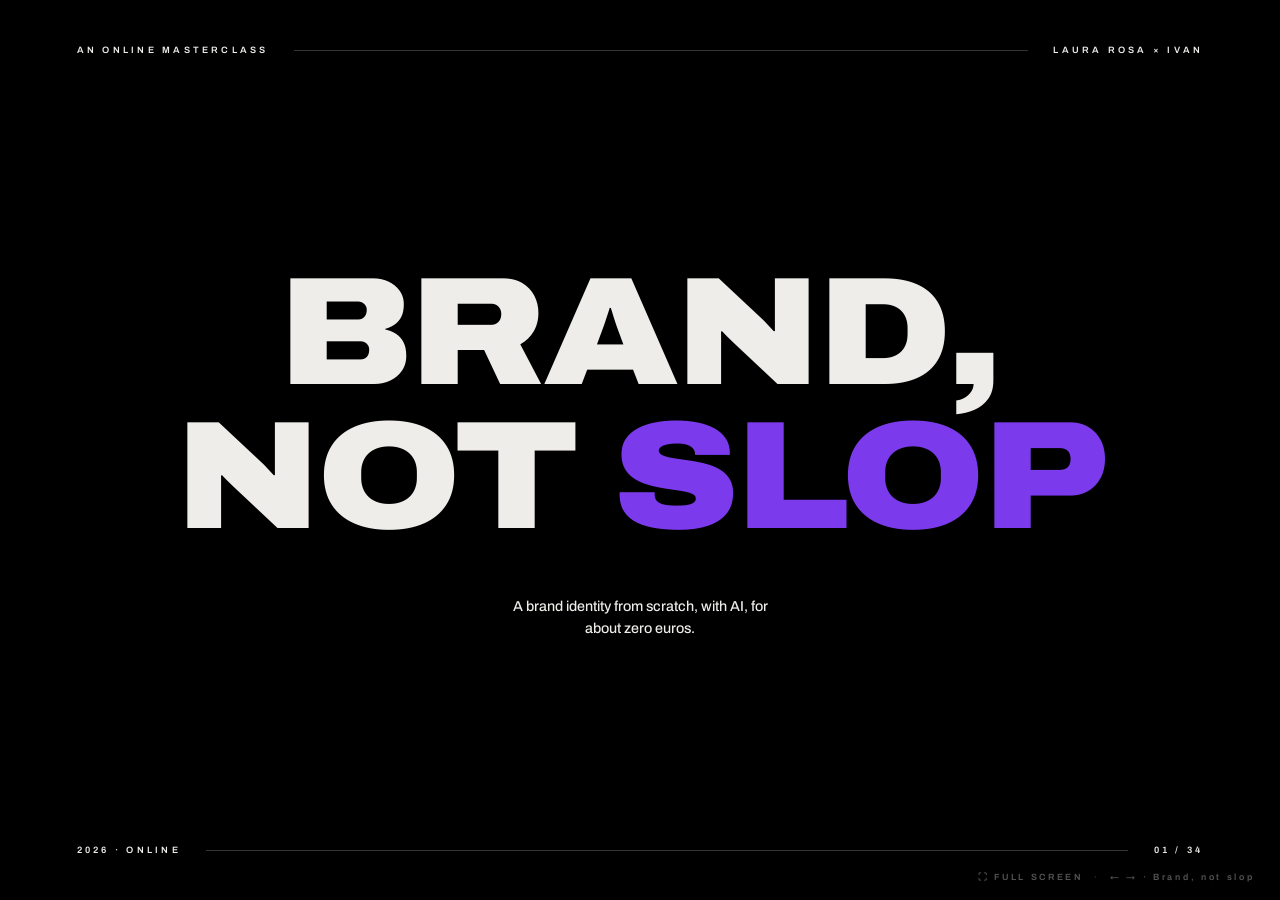
==== index.html @ e3ea5925 "Brand, not slop — workshop deck (public) Self-contained HTML deck for the Laura Rosa × Ivan workshop" ====
<!DOCTYPE html>
<html lang="en">
<head>
<meta charset="UTF-8">
<meta name="viewport" content="width=device-width, initial-scale=1.0">
<title>Brand, not slop — Laura Rosa × Ivan</title>
<link rel="stylesheet" href="css/deck.css">
</head>
<body>

<!-- 00 · TITLE -->
<section class="slide dark">
  <div class="marg top">
    <span class="anim-fade">An online masterclass</span>
    <div class="mrule anim-rule"></div>
    <span class="anim-fade">Laura Rosa × Ivan</span>
  </div>
  <h1 class="display d-xl">
    <span class="mask"><span class="anim-rise">Brand,</span></span>
    <span class="mask"><span class="anim-rise">not <span class="accent">slop</span></span></span>
  </h1>
  <p class="quiet anim-fade" style="margin-top:5vh; max-width:36ch;">A brand identity from scratch, with AI, for about zero euros.</p>
  <div class="marg bot">
    <span class="anim-fade">2026 · Online</span>
    <div class="mrule anim-rule"></div>
    <span class="anim-fade count"></span>
  </div>
</section>

<!-- 01 · CHAPTER 01 — live demo handoff -->
<section class="slide light chapter">
  <div class="marg top">
    <span class="anim-fade">Act one</span>
    <div class="mrule anim-rule"></div>
    <span class="anim-fade">Live demo</span>
  </div>
  <div class="num anim-fade">01</div>
  <h2 class="display d-lg">
    <span class="mask"><span class="anim-rise">The usual</span></span>
    <span class="mask"><span class="anim-rise">way.</span></span>
  </h2>
  <p class="one-liner quiet anim-fade">One prompt, zero rules, first answer accepted.<span class="cursor"></span></p>
  <div class="marg bot">
    <span class="anim-fade">ChatGPT · Gemini</span>
    <div class="mrule anim-rule"></div>
    <span class="anim-fade count"></span>
  </div>
</section>

<!-- 02 · POST-DEMO BEAT -->
<section class="slide dark">
  <div class="marg top">
    <span class="anim-fade">Act one</span>
    <div class="mrule anim-rule"></div>
    <span class="anim-fade">The verdict</span>
  </div>
  <h2 class="display d-lg">
    <span class="mask"><span class="anim-rise">Your brain</span></span>
    <span class="mask"><span class="anim-rise">just got <span class="accent">bored</span>.</span></span>
  </h2>
  <p class="quiet anim-fade" style="margin-top:4.5vh; max-width:44ch;">It is polished. It is also interchangeable with every other AI brand made this week.</p>
  <div class="marg bot">
    <span class="anim-fade">It took 40 seconds. You can tell</span>
    <div class="mrule anim-rule"></div>
    <span class="anim-fade count"></span>
  </div>
</section>

<!-- 03 · CHAPTER 02 -->
<section class="slide light chapter">
  <div class="marg top">
    <span class="anim-fade">Act two</span>
    <div class="mrule anim-rule"></div>
    <span class="anim-fade">Concepts</span>
  </div>
  <div class="num anim-fade">02</div>
  <h2 class="display d-lg">
    <span class="mask"><span class="anim-rise">The basics.</span></span>
  </h2>
  <p class="one-liner quiet anim-fade">What a brand actually is, and the signals you already read fluently.</p>
  <div class="marg bot">
    <span class="anim-fade">Two exercises ahead</span>
    <div class="mrule anim-rule"></div>
    <span class="anim-fade count"></span>
  </div>
</section>

<!-- 04 · EXERCISE SETUP -->
<section class="slide dark" data-cue="hold">
  <div class="marg top">
    <span class="anim-fade">Exercise · brands &amp; words</span>
    <div class="mrule anim-rule"></div>
    <span class="anim-fade">Everyone plays</span>
  </div>
  <h2 class="display d-md">
    <span class="mask"><span class="anim-rise">Type the first</span></span>
    <span class="mask"><span class="anim-rise">brand that</span></span>
    <span class="mask"><span class="anim-rise">comes to mind.</span></span>
  </h2>
  <p class="quiet anim-fade" style="margin-top:4vh;">One word appears. You answer in the chat. Don't overthink it.</p>
  <div class="marg bot">
    <span class="anim-fade">Five rounds</span>
    <div class="mrule anim-rule"></div>
    <span class="anim-fade count"></span>
  </div>
</section>

<!-- 05 · REVEAL — HAPPINESS -->
<section class="slide dark reveal" data-scene="reveal" data-cue="steps">
  <div class="marg top">
    <span class="anim-fade">Round one</span>
    <div class="mrule anim-rule"></div>
    <span class="anim-fade">A brand can own an emotion</span>
  </div>
  <div class="word display d-lg"><span class="mask"><span class="anim-rise">Happiness</span></span></div>
  <div class="reveal-panel">
    <div class="brandcard"><img src="assets/logos/coca-cola.svg" alt="Coca-Cola"></div>
    <ul class="chips">
      <li class="chips-label">Also in the chat</li>
      <li class="chip"><img src="assets/logos/chips/disney.svg" alt="">Disney</li>
      <li class="chip"><img src="assets/logos/chips/mcdonalds.svg" alt="">McDonald's</li>
      <li class="chip"><img src="assets/logos/chips/kinder.svg" alt="">Kinder</li>
    </ul>
  </div>
  <div class="marg bot">
    <span class="anim-fade">Fifty years of buying one feeling</span>
    <div class="mrule anim-rule"></div>
    <span class="anim-fade count"></span>
  </div>
</section>

<!-- 06 · REVEAL — SEARCH -->
<section class="slide dark reveal" data-scene="lens" data-cue="steps">
  <div class="marg top">
    <span class="anim-fade">Round two</span>
    <div class="mrule anim-rule"></div>
    <span class="anim-fade">A brand can own a verb</span>
  </div>
  <div class="word display d-lg"><span class="mask"><span class="anim-rise">Search</span></span>
    <div class="lens" aria-hidden="true">
      <div class="lens-glass"><span class="lens-copy">Search</span></div>
      <div class="lens-handle"></div>
    </div>
  </div>
  <div class="reveal-panel">
    <div class="brandcard"><img src="assets/logos/google.svg" alt="Google"></div>
    <ul class="chips">
      <li class="chips-label">Also in the chat</li>
      <li class="chip"><img src="assets/logos/chips/claude.svg" alt="">Claude</li>
      <li class="chip"><img src="assets/logos/chips/chatgpt.svg" alt="">ChatGPT</li>
      <li class="chip"><img src="assets/logos/chips/duckduckgo.svg" alt="">DuckDuckGo</li>
      <li class="chip"><img src="assets/logos/chips/bing.svg" alt="">Bing</li>
    </ul>
  </div>
  <div class="cameo-holder" aria-hidden="true">
    <!-- Claw'd cameo — original homage artwork, not official Anthropic assets -->
    <svg id="deck-clawd" xmlns="http://www.w3.org/2000/svg" viewBox="0 0 200 200" role="img" aria-label="Claw'd cameo">
      <ellipse data-mascot-shadow="" cx="100" cy="176" rx="46" ry="5" style="fill:#000;opacity:.35"/>
      <g data-mascot-body="">
        <g data-mascot-leg="left">
          <path d="M62 126 Q46 122 40 112" style="fill:none;stroke:#D97757;stroke-width:8;stroke-linecap:round"/>
          <circle cx="38" cy="102" r="15" style="fill:#D97757"/>
          <path d="M38 102 L20 92 L25 110 Z" style="fill:var(--black,#141414)"/>
        </g>
        <g data-mascot-leg="right">
          <path d="M138 126 Q154 122 160 112" style="fill:none;stroke:#D97757;stroke-width:8;stroke-linecap:round"/>
          <circle cx="162" cy="102" r="15" style="fill:#D97757"/>
          <path d="M162 102 L180 92 L175 110 Z" style="fill:var(--black,#141414)"/>
        </g>
        <rect x="78" y="152" width="14" height="18" rx="6" style="fill:#D97757;filter:brightness(.8)"/>
        <rect x="108" y="152" width="14" height="18" rx="6" style="fill:#D97757;filter:brightness(.8)"/>
        <path d="M100 78 C 140 78 154 104 152 130 C 150 152 128 164 100 164 C 72 164 50 152 48 130 C 46 104 60 78 100 78 Z" style="fill:#D97757"/>
        <g data-mascot-eye="left">
          <ellipse cx="81" cy="112" rx="10" ry="12" style="fill:#FFF8F0"/>
          <circle data-mascot-pupil="" cx="81" cy="113" r="4" style="fill:#201510"/>
        </g>
        <g data-mascot-eye="right">
          <ellipse cx="119" cy="112" rx="10" ry="12" style="fill:#FFF8F0"/>
          <circle data-mascot-pupil="" cx="119" cy="113" r="4" style="fill:#201510"/>
        </g>
        <path data-mascot-mouth="" d="M92 136 Q100 143 108 136" style="fill:none;stroke:#201510;stroke-width:3;stroke-linecap:round"/>
      </g>
    </svg>
  </div>
  <div class="marg bot">
    <span class="anim-fade">In dictionaries since 2006</span>
    <div class="mrule anim-rule"></div>
    <span class="anim-fade count"></span>
  </div>
</section>

<!-- 07 · REVEAL — FAST DELIVERY -->
<section class="slide dark reveal" data-scene="reveal" data-cue="steps">
  <div class="marg top">
    <span class="anim-fade">Round three</span>
    <div class="mrule anim-rule"></div>
    <span class="anim-fade">A brand can own a promise</span>
  </div>
  <div class="word display d-md"><span class="mask"><span class="anim-rise">Fast delivery</span></span></div>
  <div class="reveal-panel">
    <div class="brandcard"><img src="assets/logos/amazon.svg" alt="Amazon"></div>
    <ul class="chips">
      <li class="chips-label">Also in the chat</li>
      <li class="chip local"><span class="flag-es"></span><img src="assets/logos/chips/glovo.svg" alt="">Glovo</li>
      <li class="chip local"><span class="flag-es"></span><img src="assets/logos/chips/seur.svg" alt="">SEUR</li>
      <li class="chip"><img src="assets/logos/chips/ubereats.svg" alt="">Uber Eats</li>
      <li class="chip"><img src="assets/logos/chips/aliexpress.svg" alt="">AliExpress</li>
    </ul>
  </div>
  <div class="marg bot">
    <span class="anim-fade">The promise arrives before the box</span>
    <div class="mrule anim-rule"></div>
    <span class="anim-fade count"></span>
  </div>
</section>

<!-- 08 · REVEAL — DESIGN -->
<section class="slide dark reveal" data-scene="reveal" data-cue="steps">
  <div class="marg top">
    <span class="anim-fade">Round four</span>
    <div class="mrule anim-rule"></div>
    <span class="anim-fade">A brand can own a standard</span>
  </div>
  <div class="word display d-lg"><span class="mask"><span class="anim-rise">Design</span></span></div>
  <div class="reveal-panel">
    <div class="brandcard"><img src="assets/logos/apple.svg" alt="Apple"></div>
    <ul class="chips">
      <li class="chips-label">Also in the chat</li>
      <li class="chip"><img src="assets/logos/chips/ikea.svg" alt="">IKEA</li>
      <li class="chip"><img src="assets/logos/chips/muji.svg" alt="">Muji</li>
      <li class="chip"><img src="assets/logos/chips/tesla.svg" alt="">Tesla</li>
      <li class="chip"><img src="assets/logos/chips/bang-olufsen.svg" alt="">Bang &amp; Olufsen</li>
    </ul>
  </div>
  <div class="marg bot">
    <span class="anim-fade">Claimed on every box since 1998</span>
    <div class="mrule anim-rule"></div>
    <span class="anim-fade count"></span>
  </div>
</section>

<!-- 09 · REVEAL — FITNESS -->
<section class="slide dark reveal" data-scene="reveal" data-cue="steps">
  <div class="marg top">
    <span class="anim-fade">Round five</span>
    <div class="mrule anim-rule"></div>
    <span class="anim-fade">A brand can own an attitude</span>
  </div>
  <div class="word display d-lg"><span class="mask"><span class="anim-rise">Fitness</span></span></div>
  <div class="reveal-panel">
    <div class="brandcard"><img src="assets/logos/nike.svg" alt="Nike"></div>
    <ul class="chips">
      <li class="chips-label">Also in the chat</li>
      <li class="chip"><img src="assets/logos/chips/adidas.svg" alt="">Adidas</li>
      <li class="chip">Gymshark</li>
      <li class="chip local"><span class="flag-es"></span><img src="assets/logos/chips/decathlon.svg" alt="">Decathlon</li>
    </ul>
  </div>
  <div class="marg bot">
    <span class="anim-fade">Just do it, 1988</span>
    <div class="mrule anim-rule"></div>
    <span class="anim-fade count"></span>
  </div>
</section>

<!-- 10 · SAME NAMES -->
<section class="slide dark">
  <div class="marg top">
    <span class="anim-fade">Exercise · debrief</span>
    <div class="mrule anim-rule"></div>
    <span class="anim-fade">What just happened</span>
  </div>
  <h2 class="display d-md">
    <span class="mask"><span class="anim-rise">You all typed</span></span>
    <span class="mask"><span class="anim-rise">the same names.</span></span>
  </h2>
  <p class="quiet anim-fade" style="margin-top:4.5vh; max-width:46ch;">That shared reading is the brand. It sits in your head, and Coca-Cola pays billions to keep it there.</p>
  <div class="marg bot">
    <span class="anim-fade">The brand lives in the audience</span>
    <div class="mrule anim-rule"></div>
    <span class="anim-fade count"></span>
  </div>
</section>

<!-- 11 · CHAPTER 03 -->
<section class="slide light chapter">
  <div class="marg top">
    <span class="anim-fade">Act two</span>
    <div class="mrule anim-rule"></div>
    <span class="anim-fade">First principles</span>
  </div>
  <div class="num anim-fade">03</div>
  <h2 class="display d-lg">
    <span class="mask"><span class="anim-rise">First</span></span>
    <span class="mask"><span class="anim-rise">principles.</span></span>
  </h2>
  <p class="one-liner quiet anim-fade">Four ideas. Everything else is execution.</p>
  <div class="marg bot">
    <span class="anim-fade">Sentence · signals · order · discipline</span>
    <div class="mrule anim-rule"></div>
    <span class="anim-fade count"></span>
  </div>
</section>

<!-- 12 · THE QUESTION (typed) -->
<section class="slide light" data-scene="typed" data-cue="hold">
  <div class="marg top">
    <span class="anim-fade">Principle one</span>
    <div class="mrule anim-rule"></div>
    <span class="anim-fade">The sentence</span>
  </div>
  <h2 class="display d-sm" style="max-width:58vw;">
    <span class="typed">If a brand had to explain itself in one sentence, what would it say?</span><span class="cursor"></span>
  </h2>
  <p class="quiet anim-fade" style="margin-top:5vh; max-width:42ch;">Write that sentence down. Every decision from here answers to it.</p>
  <div class="marg bot">
    <span class="anim-fade">One sentence, then everything else</span>
    <div class="mrule anim-rule"></div>
    <span class="anim-fade count"></span>
  </div>
</section>

<!-- 13 · SYSTEM OF SIGNALS -->
<section class="slide dark" data-scene="signals">
  <div class="marg top">
    <span class="anim-fade">Principle two</span>
    <div class="mrule anim-rule"></div>
    <span class="anim-fade">The signals</span>
  </div>
  <div class="board">
    <div class="frame t"></div><div class="frame r"></div><div class="frame b"></div><div class="frame l"></div>
    <div class="siggrid">
      <div class="sig"><div class="sq accent"></div></div>
      <div class="sig"><div class="glyph">Aa</div></div>
      <div class="sig"><div class="dot"></div></div>
      <div class="sig"><div class="bar"></div></div>
      <div class="sig"><div class="ring"></div></div>
      <div class="sig"><div class="sq"></div></div>
      <div class="sig"><div class="glyph" style="opacity:.5">&amp;</div></div>
      <div class="sig"><div class="half"></div></div>
    </div>
  </div>
  <h2 class="display d-sm"><span class="mask"><span class="anim-rise">A system of signals</span></span></h2>
  <p class="quiet anim-fade" style="margin-top:1.6vh;">Alone they are noise. Arranged, they are recognizable.</p>
  <div class="marg bot">
    <span class="anim-fade">The logo is one signal among many</span>
    <div class="mrule anim-rule"></div>
    <span class="anim-fade count"></span>
  </div>
</section>

<!-- 14 · SIGNALS BEFORE WORDS (race) -->
<section class="slide dark" data-scene="race">
  <div class="marg top">
    <span class="anim-fade">Principle three</span>
    <div class="mrule anim-rule"></div>
    <span class="anim-fade">The order</span>
  </div>
  <div class="race">
    <div class="lane lane-1"><div class="runner chipbox"></div><div class="track"></div><span class="lane-label">color · read first</span></div>
    <div class="lane lane-2"><div class="runner aa">Aa</div><div class="track"></div><span class="lane-label">type · read second</span></div>
    <div class="lane lane-3"><div class="runner wordy">the actual words</div><div class="track"></div><span class="lane-label">words · read last</span></div>
  </div>
  <h2 class="display d-sm"><span class="mask"><span class="anim-rise">Signals arrive first</span></span></h2>
  <p class="quiet anim-fade" style="margin-top:1.6vh; max-width:44ch;">Color and type get read before anyone reads a word. If they say the wrong thing, they say it first.</p>
  <div class="marg bot">
    <span class="anim-fade">Nobody waits for the copy</span>
    <div class="mrule anim-rule"></div>
    <span class="anim-fade count"></span>
  </div>
</section>

<!-- 15 · CONVERGE -->
<section class="slide dark" data-scene="converge">
  <div class="marg top">
    <span class="anim-fade">Principles, together</span>
    <div class="mrule anim-rule"></div>
    <span class="anim-fade">The test</span>
  </div>
  <div class="conv">
    <div class="csig p1 anim-fade"><div class="sq"></div></div>
    <div class="csig p2 anim-fade"><div class="glyph">Aa</div></div>
    <div class="csig p3 anim-fade"><div class="dot"></div></div>
    <div class="csig p4 anim-fade"><div class="bar"></div></div>
    <div class="beam b1"></div><div class="beam b2"></div><div class="beam b3"></div><div class="beam b4"></div>
    <div class="center">
      <h2 class="display d-xs"><span class="mask"><span class="anim-rise">The one sentence</span></span></h2>
    </div>
  </div>
  <p class="quiet anim-fade" style="max-width:42ch;">Every signal answers to the sentence. If one doesn't, it goes.</p>
  <div class="marg bot">
    <span class="anim-fade">Coherence is the whole trick</span>
    <div class="mrule anim-rule"></div>
    <span class="anim-fade count"></span>
  </div>
</section>

<!-- 16 · FLOOD — RED -->
<section class="slide flood-red reveal" data-scene="flood" data-cue="steps">
  <div class="marg top">
    <span class="anim-fade">Exercise · just a color</span>
    <div class="mrule anim-rule"></div>
    <span class="anim-fade">Round one</span>
  </div>
  <div class="word display d-md"><span class="mask"><span class="anim-rise">Whose red is this?</span></span></div>
  <div class="reveal-panel">
    <div class="brandcard"><img src="assets/logos/coca-cola.svg" alt="Coca-Cola"></div>
    <p class="quiet">Said Ferrari? Also correct. That's the point.</p>
  </div>
  <div class="marg bot">
    <span class="anim-fade">No logo. No name. You still knew</span>
    <div class="mrule anim-rule"></div>
    <span class="anim-fade count"></span>
  </div>
</section>

<!-- 17 · FLOOD — LILAC -->
<section class="slide flood-lilac reveal" data-scene="melt" data-cue="steps">
  <div class="marg top">
    <span class="anim-fade">Exercise · just a color</span>
    <div class="mrule anim-rule"></div>
    <span class="anim-fade">Round two</span>
  </div>
  <div class="melt" aria-hidden="true">
    <div class="pool"></div>
    <div class="drip d1"></div><div class="drip d2"></div><div class="drip d3"></div>
    <div class="drip d4"></div><div class="drip d5"></div><div class="drip d6"></div>
    <div class="drip d7"></div><div class="drip d8"></div><div class="drip d9"></div>
    <div class="droplet p1"></div><div class="droplet p2"></div>
  </div>
  <div class="word display d-md"><span class="mask"><span class="anim-rise">And this lilac?</span></span></div>
  <div class="reveal-panel">
    <div class="brandcard milka"><img src="assets/logos/milka.svg" alt="Milka"></div>
    <p class="quiet">Never heard of "lilac"? Fair. You still named the brand.</p>
  </div>
  <div class="marg bot">
    <span class="anim-fade">A chocolate bar owns a color</span>
    <div class="mrule anim-rule"></div>
    <span class="anim-fade count"></span>
  </div>
</section>

<!-- 18 · FLOOD — PINK -->
<section class="slide flood-pink reveal" data-scene="flood" data-cue="steps">
  <div class="marg top">
    <span class="anim-fade">Exercise · just a color</span>
    <div class="mrule anim-rule"></div>
    <span class="anim-fade">Round three</span>
  </div>
  <div class="word display d-md"><span class="mask"><span class="anim-rise">This pink?</span></span></div>
  <div class="reveal-panel">
    <div class="brandcard"><img src="assets/logos/barbie.svg" alt="Barbie"></div>
  </div>
  <div class="marg bot">
    <span class="anim-fade">Pantone 219C · trademarked</span>
    <div class="mrule anim-rule"></div>
    <span class="anim-fade count"></span>
  </div>
</section>

<!-- 19 · COLOR IS A CLAIM -->
<section class="slide dark">
  <div class="marg top">
    <span class="anim-fade">Exercise · debrief</span>
    <div class="mrule anim-rule"></div>
    <span class="anim-fade">Color</span>
  </div>
  <h2 class="display d-md">
    <span class="mask"><span class="anim-rise">Color is</span></span>
    <span class="mask"><span class="anim-rise">a claim.</span></span>
  </h2>
  <p class="quiet anim-fade" style="margin-top:4.5vh; max-width:42ch;">That red made a promise before you read a word. Pick your color for the job it needs to do.</p>
  <div class="marg bot">
    <span class="anim-fade">Re-teaching a market costs millions</span>
    <div class="mrule anim-rule"></div>
    <span class="anim-fade count"></span>
  </div>
</section>

<!-- 20 · TYPOGRAPHY IS A VOICE -->
<section class="slide dark" data-scene="hello">
  <div class="marg top">
    <span class="anim-fade">Concepts</span>
    <div class="mrule anim-rule"></div>
    <span class="anim-fade">Typography</span>
  </div>
  <div class="hellos">
    <div class="hello"><div class="spec"><span class="h-loud">Hello</span></div><span class="tag anim-fade">loud</span></div>
    <div class="hello"><div class="spec"><span class="h-calm">hello</span></div><span class="tag anim-fade">calm</span></div>
    <div class="hello"><div class="spec"><span class="h-mono"><span>h</span><span>e</span><span>l</span><span>l</span><span>o</span></span></div><span class="tag anim-fade">technical</span></div>
    <div class="hello"><div class="spec"><span class="h-air">Hello</span></div><span class="tag anim-fade">airy</span></div>
  </div>
  <h2 class="display d-sm"><span class="mask"><span class="anim-rise">Same word. Four voices.</span></span></h2>
  <p class="quiet anim-fade" style="margin-top:1.6vh; max-width:44ch;">Type "hello" IN CAPS in a chat. Someone asks why you are yelling. Every typeface has a volume and a temperature.</p>
  <div class="marg bot">
    <span class="anim-fade">Pick the one that sounds like the brand</span>
    <div class="mrule anim-rule"></div>
    <span class="anim-fade count"></span>
  </div>
</section>

<!-- 21 · PROMPTS WAITING TO HAPPEN -->
<section class="slide light">
  <div class="marg top">
    <span class="anim-fade">Concepts</span>
    <div class="mrule anim-rule"></div>
    <span class="anim-fade">From feeling to rule</span>
  </div>
  <h2 class="display d-sm" style="margin-bottom:5vh;"><span class="mask"><span class="anim-rise">Prompts waiting to happen</span></span></h2>
  <div class="rows">
    <div class="row anim-fade"><span class="k">Friendly</span><span class="v">open spacing, soft shapes, warm hues, lowercase</span></div>
    <div class="row anim-fade"><span class="k">Premium</span><span class="v">restraint, high contrast, one accent, generous space</span></div>
    <div class="row anim-fade"><span class="k">Technical</span><span class="v">mono details, tight grid, cool neutrals, precision marks</span></div>
  </div>
  <div class="marg bot">
    <span class="anim-fade">Adjectives become instructions</span>
    <div class="mrule anim-rule"></div>
    <span class="anim-fade count"></span>
  </div>
</section>

<!-- 22 · RULES SURVIVE REDESIGNS -->
<section class="slide dark">
  <div class="marg top">
    <span class="anim-fade">Concepts</span>
    <div class="mrule anim-rule"></div>
    <span class="anim-fade">Guardrails</span>
  </div>
  <h2 class="display d-sm" style="margin-bottom:5vh;"><span class="mask"><span class="anim-rise">Rules survive redesigns</span></span></h2>
  <div class="rows">
    <div class="row anim-fade"><span class="mark no">✗</span><span class="v">"Max 3 colors." A diet. It dies on the next redesign.</span></div>
    <div class="row anim-fade"><span class="mark yes">✓</span><span class="v">"Every color must read as warm." A rule about meaning. It survives anything.</span></div>
    <div class="row anim-fade"><span class="mark">·</span><span class="v">Seven colors can be minimalist. All seven have to point the same way.</span></div>
  </div>
  <div class="marg bot">
    <span class="anim-fade">Constrain meaning, count follows</span>
    <div class="mrule anim-rule"></div>
    <span class="anim-fade count"></span>
  </div>
</section>

<!-- 23 · ONE WRONG SIGNAL -->
<section class="slide dark" data-scene="breakit">
  <div class="marg top">
    <span class="anim-fade">Concepts</span>
    <div class="mrule anim-rule"></div>
    <span class="anim-fade">Coherence</span>
  </div>
  <div class="breakrow">
    <div class="sig"><div class="sq"></div></div>
    <div class="sig"><div class="glyph">Aa</div></div>
    <div class="sig"><div class="dot"></div></div>
    <div class="sig"><div class="bar"></div></div>
    <div class="sig"><div class="blob"></div></div>
  </div>
  <h2 class="display d-sm"><span class="mask"><span class="anim-rise">One wrong signal</span></span></h2>
  <p class="quiet break-cap" style="margin-top:1.6vh;">Four aligned pieces, one stray choice. The whole perception collapses.</p>
  <div class="marg bot">
    <span class="anim-fade">The system is only as strong as its worst signal</span>
    <div class="mrule anim-rule"></div>
    <span class="anim-fade count"></span>
  </div>
</section>

<!-- 24 · CHAPTER 04 — rebuild demo handoff -->
<section class="slide light chapter">
  <div class="marg top">
    <span class="anim-fade">Act three</span>
    <div class="mrule anim-rule"></div>
    <span class="anim-fade">Live demo</span>
  </div>
  <div class="num anim-fade">03</div>
  <h2 class="display d-lg">
    <span class="mask"><span class="anim-rise">The</span></span>
    <span class="mask"><span class="anim-rise">rebuild.</span></span>
  </h2>
  <p class="one-liner quiet anim-fade">Same brand, same AI, one difference: this time there are rules.<span class="cursor"></span></p>
  <div class="marg bot">
    <span class="anim-fade">Bananie, round two</span>
    <div class="mrule anim-rule"></div>
    <span class="anim-fade count"></span>
  </div>
</section>

<!-- 25 · PIPELINE -->
<section class="slide dark" data-scene="pipeline">
  <div class="marg top">
    <span class="anim-fade">The method</span>
    <div class="mrule anim-rule"></div>
    <span class="anim-fade">Three layers</span>
  </div>
  <div class="pipe">
    <div class="stage"><span class="pk">Truth</span><span class="pv">what the brand must say</span></div>
    <div class="link"></div>
    <div class="stage"><span class="pk">Guardrails</span><span class="pv">the rules it becomes</span></div>
    <div class="link"></div>
    <div class="stage"><span class="pk">Execution</span><span class="pv">AI, inside the rules</span></div>
  </div>
  <h2 class="display d-sm"><span class="mask"><span class="anim-rise">Theory runs the machine</span></span></h2>
  <div class="marg bot">
    <span class="anim-fade">Each layer feeds the next</span>
    <div class="mrule anim-rule"></div>
    <span class="anim-fade count"></span>
  </div>
</section>

<!-- 26 · BRAND OS -->
<section class="slide dark" data-scene="stack">
  <div class="marg top">
    <span class="anim-fade">The method</span>
    <div class="mrule anim-rule"></div>
    <span class="anim-fade">Take-home structure</span>
  </div>
  <div class="stack">
    <div class="layer"><span class="ln">01</span><span class="lk">DNA</span><span class="lv">the sentence, the audience, the one feeling</span></div>
    <div class="layer"><span class="ln">02</span><span class="lk">Signals</span><span class="lv">color, type, shape, rhythm — each with a job</span></div>
    <div class="layer"><span class="ln">03</span><span class="lk">Guardrails</span><span class="lv">meaning rules every asset must pass</span></div>
    <div class="layer"><span class="ln">04</span><span class="lk">Prompts</span><span class="lv">the rules, written so a machine executes them</span></div>
  </div>
  <h2 class="display d-sm"><span class="mask"><span class="anim-rise">A brand operating system</span></span></h2>
  <div class="marg bot">
    <span class="anim-fade">Yours to keep</span>
    <div class="mrule anim-rule"></div>
    <span class="anim-fade count"></span>
  </div>
</section>

<!-- 27 · THE SEVEN PROMPTS (chain) -->
<section class="slide dark" data-scene="chain">
  <div class="marg top">
    <span class="anim-fade">The method</span>
    <div class="mrule anim-rule"></div>
    <span class="anim-fade">The seven prompts</span>
  </div>
  <div class="chain">
    <div class="pcard"><span class="pn">01</span><span class="pk">DNA</span><span class="pv">truth + rules</span></div>
    <div class="plink"></div>
    <div class="pcard"><span class="pn">02</span><span class="pk">Signals</span><span class="pv">attribute map</span></div>
    <div class="plink"></div>
    <div class="pcard"><span class="pn">03</span><span class="pk">Position</span><span class="pv">a territory</span></div>
    <div class="plink"></div>
    <div class="pcard"><span class="pn">04</span><span class="pk">Voice</span><span class="pv">the language</span></div>
    <div class="plink"></div>
    <div class="pcard"><span class="pn">05</span><span class="pk">Visual</span><span class="pv">directions</span></div>
    <div class="plink"></div>
    <div class="pcard"><span class="pn">06</span><span class="pk">System</span><span class="pv">reusable kit</span></div>
    <div class="plink"></div>
    <div class="pcard"><span class="pn">07</span><span class="pk">Audit</span><span class="pv">the check</span></div>
    <div class="tok"></div>
  </div>
  <h2 class="display d-sm"><span class="mask"><span class="anim-rise">Seven prompts, one chain</span></span></h2>
  <p class="quiet anim-fade" style="margin-top:1.6vh; max-width:44ch;">Each answer becomes the next prompt's input. The idea goes in once.</p>
  <button class="applink anim-fade" type="button" data-goto="prompts-appendix">Full prompts · appendix →</button>
  <div class="marg bot">
    <span class="anim-fade">Output feeds input</span>
    <div class="mrule anim-rule"></div>
    <span class="anim-fade count"></span>
  </div>
</section>

<!-- 28 · WE RAN IT (real outputs) -->
<section class="slide dark">
  <div class="marg top">
    <span class="anim-fade">The method</span>
    <div class="mrule anim-rule"></div>
    <span class="anim-fade">Real outputs</span>
  </div>
  <h2 class="display d-sm" style="margin-bottom:4vh;"><span class="mask"><span class="anim-rise">We ran it.</span></span></h2>
  <div class="rows compact">
    <div class="row anim-fade"><span class="k"><span class="pn">01</span>DNA</span><span class="v">"Banned words: timeless elegance, for every occasion, affordable luxury, shine like never before."</span></div>
    <div class="row anim-fade"><span class="k"><span class="pn">02</span>Signals</span><span class="v">"Cool without cold: matte textures, natural light and real skin, never a jeweler's display case."</span></div>
    <div class="row anim-fade"><span class="k"><span class="pn">03</span>Territory</span><span class="v">"Pocket sculpture: design buyers, with the risk of feeling intimidating despite being affordable."</span></div>
    <div class="row anim-fade"><span class="k"><span class="pn">04</span>Voice</span><span class="v">"Would say 'this is not costume jewelry, it is sculpture at finger scale'; would never say 'the affordable luxury you deserve'."</span></div>
    <div class="row anim-fade"><span class="k"><span class="pn">05</span>Visual</span><span class="v">"Excludes pink and purple on matte black with condensed type: it reads as the coldness of classic luxury jewelry."</span></div>
    <div class="row anim-fade"><span class="k"><span class="pn">06</span>System</span><span class="v">"Don't: gold, silver, heavy black backgrounds. Do: pink and purple always leading, never as background."</span></div>
    <div class="row anim-fade"><span class="k"><span class="pn">07</span>Audit</span><span class="v">"Inconsistency: 'collector's object' clashes with affordability; fix: 'print-on-demand edition'."</span></div>
  </div>
  <p class="quiet anim-fade" style="margin-top:4vh;">Bananie, through all seven prompts. Excerpts, translated from the Spanish run.</p>
  <button class="applink anim-fade" type="button" data-goto="prompts-appendix">Full prompts · appendix →</button>
  <div class="marg bot">
    <span class="anim-fade">Run 2026-07-07 · translated excerpts</span>
    <div class="mrule anim-rule"></div>
    <span class="anim-fade count"></span>
  </div>
</section>

<!-- 27 · BEFORE / AFTER (live screen share; deck holds the beat) -->
<section class="slide dark">
  <div class="marg top">
    <span class="anim-fade">The rebuild</span>
    <div class="mrule anim-rule"></div>
    <span class="anim-fade">Side by side</span>
  </div>
  <h2 class="display d-md">
    <span class="mask"><span class="anim-rise">Before /</span></span>
    <span class="mask"><span class="anim-rise">after.</span></span>
  </h2>
  <p class="quiet anim-fade" style="margin-top:4.5vh;">Same tool. The rules made the difference.</p>
  <div class="marg bot">
    <span class="anim-fade">Let the gap speak</span>
    <div class="mrule anim-rule"></div>
    <span class="anim-fade count"></span>
  </div>
</section>

<!-- 28 · SURVIVE REAL CONDITIONS (scene=stress: 3 presenter beats, one check each) -->
<section class="slide dark" data-scene="stress">
  <div class="marg top">
    <span class="anim-fade">The rebuild</span>
    <div class="mrule anim-rule"></div>
    <span class="anim-fade">Stress test</span>
  </div>
  <h2 class="display d-sm" style="margin-bottom:4.5vh;"><span class="mask"><span class="anim-rise">Survive real conditions</span></span></h2>
  <div class="stress">
    <div class="checks">
      <div class="check">
        <svg class="ck" viewBox="0 0 24 24" aria-hidden="true"><path d="M4 12.5 L10 18 L20 6"/></svg>
        <div class="ck-txt"><span class="ck-k">16 pixels</span><span class="ck-v">the favicon still reads as the brand</span></div>
      </div>
      <div class="check">
        <svg class="ck" viewBox="0 0 24 24" aria-hidden="true"><path d="M4 12.5 L10 18 L20 6"/></svg>
        <div class="ck-txt"><span class="ck-k">Grayscale</span><span class="ck-v">the system holds without its colors</span></div>
      </div>
      <div class="check">
        <svg class="ck" viewBox="0 0 24 24" aria-hidden="true"><path d="M4 12.5 L10 18 L20 6"/></svg>
        <div class="ck-txt"><span class="ck-k">A cracked phone</span><span class="ck-v">small, dim, mid-scroll — still recognizable</span></div>
      </div>
    </div>
    <div class="rig" aria-hidden="true">
      <div class="rig-frame"></div>
      <div class="specimen"><span class="sp-dot"></span><span class="sp-name">Bananie</span></div>
      <div class="crack c1"></div><div class="crack c2"></div>
    </div>
  </div>
  <div class="marg bot">
    <span class="anim-fade">A mockup-only brand is not ready</span>
    <div class="mrule anim-rule"></div>
    <span class="anim-fade count"></span>
  </div>
</section>

<!-- 29 · THE GIFT -->
<section class="slide light">
  <div class="marg top">
    <span class="anim-fade">Before you go</span>
    <div class="mrule anim-rule"></div>
    <span class="anim-fade">The gift</span>
  </div>
  <h2 class="display d-md">
    <span class="mask"><span class="anim-rise">The anti-slop</span></span>
    <span class="mask"><span class="anim-rise">prompt.</span></span>
  </h2>
  <p class="quiet anim-fade" style="margin-top:4vh; max-width:40ch;">Take the system home and run it on your own idea tonight. It costs nothing.</p>
  <div class="qr-ph anim-fade">QR · soon</div>
  <button class="applink anim-fade" type="button" data-goto="prompts-appendix">Full prompts · appendix →</button>
  <div class="marg bot">
    <span class="anim-fade">Seven prompts, one system</span>
    <div class="mrule anim-rule"></div>
    <span class="anim-fade count"></span>
  </div>
</section>

<!-- 30 · CLOSING -->
<section class="slide dark">
  <div class="marg top">
    <span class="anim-fade">Brand, not slop</span>
    <div class="mrule anim-rule"></div>
    <span class="anim-fade">Thank you</span>
  </div>
  <h2 class="display d-xl">
    <span class="mask"><span class="anim-rise"><span class="accent">Rules,</span></span></span>
    <span class="mask"><span class="anim-rise">not vibes.</span></span>
  </h2>
  <p class="quiet anim-fade" style="margin-top:5vh; max-width:44ch;">We don't use AI to invent a brand from scratch. We use it to execute a brand with clear, coherent rules.</p>
  <div class="marg bot">
    <span class="anim-fade">Laura Rosa × Ivan · 2026</span>
    <div class="mrule anim-rule"></div>
    <span class="anim-fade count"></span>
  </div>
</section>

<!-- 31 · APPENDIX — THE SEVEN PROMPTS (for the shared HTML; linked from the prompt slides) -->
<section class="slide dark appendix" id="prompts-appendix">
  <div class="marg top">
    <span class="anim-fade">Appendix · take-home</span>
    <div class="mrule anim-rule"></div>
    <button class="applink anim-fade" type="button" data-goback>↩ back to the talk</button>
  </div>
  <h2 class="display d-sm" style="margin-bottom:3.4vh;"><span class="mask"><span class="anim-rise">The seven prompts</span></span></h2>
  <div class="acc">
    <div class="acc-item anim-fade">
      <button class="acc-head" type="button"><span class="pn">01</span><span class="acc-name">Brand DNA</span><span class="acc-tease">truth, personality, guardrails</span><span class="acc-x">+</span></button>
      <div class="acc-body"><pre>Act as a brand strategist. I will describe an idea. Build its brand DNA.

My idea: [DESCRIBE YOUR IDEA HERE]

Return exactly these sections:
1. ONE SENTENCE — if this brand had to explain itself in one sentence, what would it say? Every later decision answers to this line.
2. PURPOSE / AUDIENCE / PROBLEM / PROMISE — one short paragraph each.
3. VALUES — 3 to 5, each with the behavior that proves it.
4. PERSONALITY — 3 to 5 adjectives, each defined in one line. An undefined adjective drifts.
5. TONE — how the brand speaks, with one example sentence.
6. DESIRED PERCEPTIONS — what a stranger should think after five seconds.
7. GUARDRAILS — allowed visual signals, banned visual signals, allowed words, banned words. Write every rule as a rule about meaning ("every color must read as warm"), never as a count ("max 3 colors"). Give the reason for every ban.

If my idea is missing information, state your assumption explicitly instead of asking me.</pre><button class="copybtn applink" type="button">Copy prompt</button></div>
    </div>
    <div class="acc-item anim-fade">
      <button class="acc-head" type="button"><span class="pn">02</span><span class="acc-name">Signals</span><span class="acc-tease">personality becomes checkable criteria</span><span class="acc-x">+</span></button>
      <div class="acc-body"><pre>Here is a brand DNA. Translate its personality into perceivable signals.

Brand DNA: [PASTE THE FULL OUTPUT OF PROMPT 1]

For each personality adjective, return a row with four columns:
- ATTRIBUTE — the adjective.
- VISUAL BEHAVIOR — the shapes, spacing, weight, color temperature, and density it implies. Example: "warm" = open spacing, soft curves, warm hues, generous line height.
- VERBAL BEHAVIOR — the sentence length, vocabulary, capitalization, and rhythm it implies.
- BETRAYAL — the single most likely signal that would contradict this attribute in practice.

Stay inside the guardrails from the DNA. If an attribute and a guardrail conflict, flag the conflict explicitly. Do not silently resolve it.</pre><button class="copybtn applink" type="button">Copy prompt</button></div>
    </div>
    <div class="acc-item anim-fade">
      <button class="acc-head" type="button"><span class="pn">03</span><span class="acc-name">Position</span><span class="acc-tease">a territory that repels somebody</span><span class="acc-x">+</span></button>
      <div class="acc-body"><pre>Act as a brand strategist. Using this brand DNA and signal map, propose 3 positioning territories.

Materials: [PASTE THE OUTPUTS OF PROMPTS 1 AND 2]

For each territory:
- NAME — two or three words.
- THE CROWDED DEFAULT — the generic position this territory deliberately avoids.
- WHO IT ATTRACTS — and who it repels. A position that repels nobody positions nothing.
- PERCEPTION IT CREATES — one sentence.
- VISUAL LANGUAGE — which signals from the map it leans on hardest.
- INCOHERENCE RISK — where this territory is most likely to break the guardrails.

Do not recommend one. I choose.</pre><button class="copybtn applink" type="button">Copy prompt</button></div>
    </div>
    <div class="acc-item anim-fade">
      <button class="acc-head" type="button"><span class="pn">04</span><span class="acc-name">Voice</span><span class="acc-tease">language the personality would use</span><span class="acc-x">+</span></button>
      <div class="acc-body"><pre>Build the brand voice and messaging system for the territory I chose.

Chosen territory: [PASTE IT]
Guardrails, including banned words: [PASTE THEM FROM PROMPT 1]

Return:
- TAGLINE — 3 options, all inside the guardrails.
- BIO — under 280 characters, ready for a social profile.
- HOMEPAGE HEADLINE + SUBLINE.
- CTA STYLE — how buttons and asks sound, with 3 examples.
- 5 SENTENCES THE BRAND WOULD SAY — in real situations: announcing, apologizing, selling.
- 5 SENTENCES IT WOULD NEVER SAY — each with the specific rule it breaks.

Treat the banned-words list as literal: none of those words may appear anywhere. Use plain language. If a 12-year-old would not understand a line, rewrite it.</pre><button class="copybtn applink" type="button">Copy prompt</button></div>
    </div>
    <div class="acc-item anim-fade">
      <button class="acc-head" type="button"><span class="pn">05</span><span class="acc-name">Visual</span><span class="acc-tease">directions that cannot contradict the brand</span><span class="acc-x">+</span></button>
      <div class="acc-body"><pre>Generate 3 visual directions for this brand.

Materials: [PASTE THE DNA, THE SIGNAL MAP, AND THE CHOSEN TERRITORY]

For each direction, specify: palette (with color temperature), typography (described as a voice, never just font names), contrast level, shapes, density, composition, and photography or texture treatment.

Rules:
- Every choice must trace back to a personality attribute from the signal map. Name the attribute next to the choice.
- Exclude anything that contradicts the primary attribute, even if it looks good.
- For each direction, add MISREAD RISK: what a stranger might wrongly conclude in five seconds, and which signal would cause it.

I will choose one direction. Do not blend them for me.</pre><button class="copybtn applink" type="button">Copy prompt</button></div>
    </div>
    <div class="acc-item anim-fade">
      <button class="acc-head" type="button"><span class="pn">06</span><span class="acc-name">System</span><span class="acc-tease">one page any designer, writer, or AI can use</span><span class="acc-x">+</span></button>
      <div class="acc-body"><pre>Condense this brand into a one-page brand system I can hand to any designer, writer, or AI.

Materials: [PASTE THE OUTPUTS OF PROMPTS 1–5, INCLUDING THE CHOSEN DIRECTION]

Sections: brand principles (the one sentence first), voice summary, palette, typography, spacing, iconography, photography, motion, and usage rules.

Every rule must be a meaning rule that survives a redesign ("every color reads as warm"), never a count rule ("max 3 colors"). For each signal, add one DO and one DON'T, each with its reason.

End with THE TEST: print the one sentence, followed by this instruction: "Any future asset that cannot answer to this sentence gets rejected."</pre><button class="copybtn applink" type="button">Copy prompt</button></div>
    </div>
    <div class="acc-item anim-fade">
      <button class="acc-head" type="button"><span class="pn">07</span><span class="acc-name">Audit</span><span class="acc-tease">find the breaks before the audience does</span><span class="acc-x">+</span></button>
      <div class="acc-body"><pre>Act as a hostile brand auditor. Your job is to find what breaks. Reassurance is a failure state.

Brand system: [PASTE THE OUTPUT OF PROMPT 6]

1. Check positioning, voice, and visual direction against each other. List every contradiction, ranked by severity, each with one concrete fix.
2. Check every rule against the primary personality attribute. Flag any signal that betrays it — reuse the BETRAYAL column from the signal map if I provided it.
3. Run the survival checklist: does the system still work at 16 pixels, in grayscale, in dark mode, on a cracked phone screen in sunlight, and in a screenshot with no caption? Flag what fails and why.

When I paste a revised system, audit it again from zero. Stop only when a full pass finds nothing new.</pre><button class="copybtn applink" type="button">Copy prompt</button></div>
    </div>
  </div>
  <div class="marg bot">
    <span class="anim-fade">Paste, run, pass the output forward</span>
    <div class="mrule anim-rule"></div>
    <span class="anim-fade count"></span>
  </div>
</section>

<div id="chatcue"><span class="cc-dot"></span><span class="cc-text">Your turn — type it in the chat</span><span class="cc-caret"></span></div>

<div class="navhint"><button id="fsbtn" type="button" aria-label="Toggle full screen">⛶ full screen</button><span class="nh-sep">·</span>← → · Brand, not slop</div>

<script src="vendor/anime.umd.min.js"></script>
<script src="vendor/gsap.min.js"></script>
<script src="assets/mascot/mascot.js"></script>
<script src="js/deck.js"></script>
</body>
</html>
---- css/deck.css ----
/* Brand, not slop — deck v2 · "June Brand" style. Contract: ../STYLE.md */

@font-face {
  font-family: "Archivo";
  src: url("../assets/fonts/Archivo.ttf") format("truetype");
  font-weight: 100 900;
  font-stretch: 62% 125%;
  font-display: swap;
}

:root {
  --bone: #EFEDEA;
  --black: #000;
  --purple: #7c3aed;
  --red: #F40009;    /* color exercise: Coca-Cola */
  --lilac: #7D69B3;  /* color exercise: Milka */
  --pink: #E0218A;   /* color exercise: Barbie */
}
* { margin: 0; padding: 0; box-sizing: border-box; }
html, body { height: 100%; }
body {
  background: var(--black);
  font-family: "Archivo", "Helvetica Neue", Arial, sans-serif;
  overflow: hidden;
}

/* ---------- slide chassis ---------- */
.slide {
  position: absolute; inset: 0; padding: 6vh 6vw;
  visibility: hidden; z-index: 1;
  display: flex; flex-direction: column; justify-content: center; align-items: center;
  text-align: center;
}
.slide.active { visibility: visible; z-index: 2; }
/* first 2 frames after activation: hidden until JS has painted the from-states —
   prevents the finished slide flashing before its entrance plays */
.slide.active.staging { visibility: hidden; }
.slide.dark  { background: var(--black); color: var(--bone); --hair: rgba(239,237,234,.22); --ink: var(--bone); }
.slide.light { background: var(--bone); color: var(--black); --hair: rgba(0,0,0,.25); --ink: var(--black); }
/* color-exercise floods */
.slide.flood-red    { background: var(--red);    color: var(--bone);  --hair: rgba(239,237,234,.35); --ink: var(--bone); }
.slide.flood-lilac  { background: var(--lilac);  color: var(--bone);  --hair: rgba(239,237,234,.35); --ink: var(--bone); }
.slide.flood-pink   { background: var(--pink);   color: var(--bone);  --hair: rgba(239,237,234,.35); --ink: var(--bone); }

/* ---------- type registers ---------- */
.display {
  font-weight: 900; font-stretch: 115%; text-transform: uppercase;
  letter-spacing: -0.015em; line-height: 0.94;
}
.d-xl { font-size: 12vw; } .d-lg { font-size: 9.5vw; } .d-md { font-size: 7vw; }
.d-sm { font-size: 4.6vw; } .d-xs { font-size: 3.2vw; }
.quiet { font-weight: 480; font-size: 1.12vw; line-height: 1.55; opacity: .62; }
.quiet b { font-weight: 700; }
.eyebrow { font-size: .78vw; font-weight: 600; letter-spacing: .45em; text-transform: uppercase; opacity: .55; }
.accent { color: var(--purple); }
.mask { overflow: hidden; }
.mask > * { display: block; }

/* ---------- marginalia (precision layer) ---------- */
.marg { position: absolute; left: 6vw; right: 6vw; display: flex; justify-content: space-between; align-items: center; gap: 2vw; }
.marg.top { top: 5vh; } .marg.bot { bottom: 5vh; }
.marg .mrule { flex: 1; height: 1px; background: var(--hair); transform-origin: left center; }
.marg span { font-size: .72vw; font-weight: 600; letter-spacing: .35em; text-transform: uppercase; opacity: .55; white-space: nowrap; }

/* ---------- chapter cards ---------- */
.chapter .num { font-weight: 900; font-stretch: 125%; font-size: 5vw; line-height: 1; color: var(--purple); margin-bottom: 3.5vh; }
.chapter .one-liner { margin-top: 4.5vh; }
.cursor {
  display: inline-block; width: .85vw; height: 1.9vw; background: var(--ink);
  margin-left: .5vw; vertical-align: text-bottom; animation: blink 1.1s steps(1) infinite;
}
@keyframes blink { 50% { opacity: 0; } }

/* ---------- word-reveal exercise ---------- */
.reveal .word { margin-bottom: 4vh; }

/* magnifying glass sweep (scene=lens) — transient like the chain token: CSS final = gone */
.reveal .word { position: relative; }
.lens { position: absolute; top: 50%; left: 0; width: 11vw; height: 11vw; margin-top: -5.5vw; opacity: 0; pointer-events: none; }
.lens-glass {
  position: absolute; inset: 0; border-radius: 50%; overflow: hidden;
  border: .28vw solid var(--bone); background: var(--black);
  box-shadow: 0 0 0 .1vw rgba(0,0,0,.4);
}
.lens-copy {
  position: absolute; left: 0; top: 0; white-space: nowrap; display: block;
  font: inherit; letter-spacing: inherit; line-height: 0.94; will-change: transform;
  transform-origin: 0 0;
}
.lens-handle {
  position: absolute; left: 88%; top: 88%; width: 42%; height: .5vw;
  background: var(--bone); border-radius: 999px;
  transform: rotate(45deg); transform-origin: left center;
}
.reveal-panel { display: flex; flex-direction: column; align-items: center; gap: 2.6vh; }
.brandcard {
  background: var(--bone); border-radius: 14px;
  padding: 2vw 3vw; display: flex; align-items: center; justify-content: center;
}
.brandcard img { height: 6.4vw; width: auto; max-width: 26vw; display: block; }
.brandcard .brandname { font-weight: 900; font-stretch: 115%; text-transform: uppercase; letter-spacing: -0.01em; font-size: 4.6vw; line-height: 1; color: var(--black); }
.brandcard.milka { background: #684fa3; } /* matches the SVG's own ground so the script floats on the card */
.chips { display: flex; align-items: center; gap: .9vw; list-style: none; flex-wrap: wrap; justify-content: center; }
.chips-label { font-size: .72vw; font-weight: 600; letter-spacing: .35em; text-transform: uppercase; opacity: .5; margin-right: .6vw; }
.chip {
  display: flex; align-items: center; gap: .55vw;
  border: 1px solid var(--hair); border-radius: 999px;
  padding: .45vw 1vw; font-size: .95vw; font-weight: 600; white-space: nowrap;
}
.chip img { height: 1.05em; width: auto; max-width: 3.2em; background: var(--bone); border-radius: 3px; padding: .13em .26em; box-sizing: content-box; display: block; }
.flag-es { width: 1em; height: .68em; border-radius: 2px; display: inline-block; flex: none;
  background: linear-gradient(180deg, #AA151B 25%, #F1BF00 25%, #F1BF00 75%, #AA151B 75%); }

/* ---------- signals board (scatter→snap) ---------- */
.board { position: relative; width: 46vw; padding: 3.2vw; margin-bottom: 5vh; }
.frame { position: absolute; background: var(--hair); }
.frame.t { top: 0; left: 0; right: 0; height: 1px; transform-origin: left center; }
.frame.b { bottom: 0; left: 0; right: 0; height: 1px; transform-origin: right center; }
.frame.l { top: 0; bottom: 0; left: 0; width: 1px; transform-origin: center top; }
.frame.r { top: 0; bottom: 0; right: 0; width: 1px; transform-origin: center bottom; }
.siggrid { display: grid; grid-template-columns: repeat(4, 1fr); gap: 2.6vw; justify-items: center; align-items: center; }
.sig { width: 5vw; height: 5vw; display: flex; align-items: center; justify-content: center; }
.sig .sq   { width: 100%; height: 100%; background: var(--ink); }
.sig .sq.accent { background: var(--purple); }
.sig .dot  { width: 100%; height: 100%; border-radius: 50%; background: var(--ink); }
.sig .ring { width: 100%; height: 100%; border-radius: 50%; border: 2px solid var(--ink); }
.sig .bar  { width: 100%; height: 14%; background: var(--ink); }
.sig .half { width: 100%; height: 100%; background: var(--ink); clip-path: polygon(0 0, 100% 100%, 0 100%); }
.sig .glyph { font-size: 4.4vw; font-weight: 900; font-stretch: 115%; line-height: 1; }

/* ---------- race (signals before words) ---------- */
.race { width: 54vw; display: flex; flex-direction: column; gap: 3.6vh; margin-bottom: 5.5vh; }
.race .lane { display: flex; align-items: center; gap: 1.6vw; }
.race .lane .runner { flex: none; }
.race .track { flex: 1; height: 1px; background: var(--hair); }
.race .lane .lane-label { font-size: .72vw; font-weight: 600; letter-spacing: .35em; text-transform: uppercase; opacity: .5; flex: none; }
.race .chipbox { width: 4vw; height: 4vw; background: var(--purple); }
.race .aa { font-weight: 900; font-stretch: 115%; font-size: 3.4vw; line-height: 1; }
.race .wordy { font-weight: 480; font-size: 1.5vw; opacity: .8; }

/* ---------- converge (signals point at the sentence) ---------- */
.conv { position: relative; width: 56vw; height: 46vh; margin-bottom: 4vh; }
.conv .center { position: absolute; inset: 0; display: flex; flex-direction: column; align-items: center; justify-content: center; gap: 1.4vh; }
.conv .csig { position: absolute; display: flex; align-items: center; justify-content: center; }
.conv .csig.p1 { top: 0; left: 6%; } .conv .csig.p2 { top: 0; right: 6%; }
.conv .csig.p3 { bottom: 0; left: 6%; } .conv .csig.p4 { bottom: 0; right: 6%; }
.conv .csig .sq { width: 3.2vw; height: 3.2vw; background: var(--purple); }
.conv .csig .glyph { font-size: 3vw; font-weight: 900; font-stretch: 115%; }
.conv .csig .dot { width: 3.2vw; height: 3.2vw; border-radius: 50%; background: var(--ink); }
.conv .csig .bar { width: 3.6vw; height: .5vw; background: var(--ink); }
.conv .beam { position: absolute; height: 1px; background: var(--hair); }
.conv .beam.b1 { top: 16%; left: 14%; width: 26%; transform-origin: left center; }
.conv .beam.b2 { top: 16%; right: 14%; width: 26%; transform-origin: right center; }
.conv .beam.b3 { bottom: 16%; left: 14%; width: 26%; transform-origin: left center; }
.conv .beam.b4 { bottom: 16%; right: 14%; width: 26%; transform-origin: right center; }

/* ---------- hello (typography is a voice) ---------- */
.hellos { display: grid; grid-template-columns: 1fr 1fr; gap: 6vh 8vw; margin-bottom: 5vh; }
.hello { display: flex; flex-direction: column; align-items: center; gap: 1.6vh; }
.hello .spec { line-height: 1; height: 5vw; display: flex; align-items: center; }
.hello .tag { font-size: .72vw; font-weight: 600; letter-spacing: .35em; text-transform: uppercase; opacity: .5; }
.hello .h-loud { font-weight: 900; font-stretch: 125%; font-size: 4.2vw; text-transform: uppercase; letter-spacing: -0.01em; }
.hello .h-calm { font-weight: 250; font-size: 4vw; }
.hello .h-mono { font-family: Consolas, "Courier New", monospace; font-size: 3.2vw; }
.hello .h-air  { font-weight: 300; font-size: 2.6vw; text-transform: uppercase; letter-spacing: .55em; }

/* ---------- lists (prompts map, rules, conditions) ---------- */
.rows { display: flex; flex-direction: column; gap: 3vh; max-width: 58vw; text-align: left; }
.rows .row { display: flex; align-items: baseline; gap: 1.6vw; }
.rows .k { font-weight: 900; font-stretch: 115%; text-transform: uppercase; font-size: 1.6vw; flex: none; min-width: 12vw; }
.rows .v { font-weight: 480; font-size: 1.15vw; line-height: 1.5; opacity: .62; }
.rows .mark { font-weight: 900; font-size: 1.6vw; flex: none; width: 2vw; }
.rows .mark.no { opacity: .45; } .rows .mark.yes { color: var(--purple); }

/* ---------- breakit (one wrong signal) ---------- */
.breakrow { display: flex; gap: 2.4vw; margin-bottom: 5.5vh; }
.breakrow .sig { width: 6vw; height: 6vw; }
.breakrow .blob {
  width: 6vw; height: 6vw; border-radius: 50% 42% 55% 45% / 48% 55% 42% 52%;
  background: radial-gradient(circle at 30% 30%, #ff7ad9, #7af5ff 55%, #b48cff);
}

/* ---------- pipeline (truth → guardrails → execution) ---------- */
.pipe { display: flex; align-items: center; gap: 0; margin-bottom: 5.5vh; }
.pipe .stage { display: flex; flex-direction: column; align-items: center; gap: 1.6vh; padding: 0 2.6vw; }
.pipe .stage .pk { font-weight: 900; font-stretch: 115%; text-transform: uppercase; font-size: 2.6vw; line-height: 1; }
.pipe .stage .pv { font-weight: 480; font-size: .95vw; opacity: .55; }
.pipe .link { width: 6vw; height: 1px; background: var(--hair); transform-origin: left center; }

/* ---------- stack (brand OS) ---------- */
.stack { display: flex; flex-direction: column; gap: 1.2vh; width: 40vw; margin-bottom: 5vh; }
.stack .layer {
  border: 1px solid var(--hair); padding: 1.6vh 2vw;
  display: flex; align-items: baseline; gap: 1.6vw; text-align: left;
}
.stack .layer .ln { font-size: .8vw; font-weight: 600; letter-spacing: .3em; color: var(--purple); flex: none; }
.stack .layer .lk { font-weight: 900; font-stretch: 115%; text-transform: uppercase; font-size: 1.5vw; flex: none; min-width: 11vw; }
.stack .layer .lv { font-weight: 480; font-size: .95vw; opacity: .55; }

/* ---------- Claw'd cameo, Search slide (rig: assets/mascot/mascot.js) ---------- */
.cameo-holder {
  position: absolute; right: 24vw; bottom: 0; width: 9vw; z-index: 3;
  overflow: hidden; pointer-events: none;
}
.cameo-holder svg { display: block; width: 100%; height: auto; }

/* ---------- stress test (scene=stress; CSS final = all checks passed, specimen intact) ---------- */
.stress { display: flex; align-items: center; gap: 5vw; margin-bottom: 3vh; }
.checks { display: flex; flex-direction: column; gap: 3.4vh; width: 33vw; text-align: left; }
.check { display: flex; align-items: flex-start; gap: 1.1vw; }
.check .ck { width: 1.5vw; height: 1.5vw; flex: none; margin-top: .3vh; }
.check .ck path { fill: none; stroke: var(--purple); stroke-width: 3; stroke-linecap: square; stroke-dasharray: 34; stroke-dashoffset: 0; }
.check .ck-k { display: block; font-weight: 900; font-stretch: 115%; text-transform: uppercase; font-size: 1.5vw; line-height: 1.1; }
.check .ck-v { display: block; font-weight: 480; font-size: .95vw; opacity: .55; margin-top: .5vh; }
.rig { position: relative; width: 24vw; height: 22vw; display: flex; align-items: center; justify-content: center; }
.specimen {
  width: 20vw; aspect-ratio: 16/10; background: var(--bone); border-radius: 12px;
  display: flex; align-items: center; justify-content: center; gap: .9vw;
}
.sp-dot { width: 2.2vw; height: 2.2vw; border-radius: 50%; background: linear-gradient(135deg, #FF3DBE, #7c3aed); flex: none; }
.sp-name { font-weight: 900; font-stretch: 115%; text-transform: uppercase; font-size: 2.4vw; color: var(--black); letter-spacing: -.01em; }
.rig-frame { position: absolute; width: 26px; height: 26px; border: 1px solid var(--hair); opacity: 0; } /* CSS final: gone */
.crack { position: absolute; background: rgba(239,237,234,.5); opacity: 0; } /* CSS final: gone */
.crack.c1 { width: 15vw; height: 1px; transform: rotate(38deg); }
.crack.c2 { width: 10vw; height: 1px; transform: rotate(-52deg) translate(2vw, 3vh); }

/* ---------- gift ---------- */
.qr-ph {
  width: 11vw; height: 11vw; border: 1px dashed var(--hair); margin-top: 4vh;
  display: flex; align-items: center; justify-content: center;
  font-size: .75vw; font-weight: 600; letter-spacing: .35em; opacity: .5;
}

/* ---------- chat participation cue ---------- */
#chatcue {
  position: fixed; left: 50%; bottom: 9vh; z-index: 4;
  transform: translate(-50%, 300%); visibility: hidden;
  display: flex; align-items: center; gap: .9vw;
  background: var(--black); color: var(--bone);
  border: 1px solid rgba(239,237,234,.28); border-radius: 999px;
  padding: 1vh 1.6vw; white-space: nowrap;
  transition: transform .6s cubic-bezier(.82,0,.18,1), visibility 0s .6s;
}
#chatcue.show { transform: translate(-50%, 0); visibility: visible; transition: transform .6s cubic-bezier(.82,0,.18,1), visibility 0s 0s; }
#chatcue .cc-dot { width: .7vw; height: .7vw; border-radius: 50%; background: var(--purple); position: relative; flex: none; }
#chatcue .cc-dot::after {
  content: ""; position: absolute; inset: 0; border-radius: 50%;
  border: 1px solid var(--purple); animation: ccping 1.8s cubic-bezier(.2,.6,.4,1) infinite;
}
@keyframes ccping { 0% { transform: scale(1); opacity: .9; } 100% { transform: scale(3.2); opacity: 0; } }
#chatcue .cc-text { font-size: .95vw; font-weight: 600; letter-spacing: .18em; text-transform: uppercase; }
#chatcue .cc-caret { width: .55vw; height: 1.25vw; background: var(--bone); animation: blink 1.1s steps(1) infinite; }
body.print #chatcue { display: none; }

/* ---------- the seven-prompt chain ---------- */
.chain { display: flex; align-items: stretch; gap: 0; margin-bottom: 5vh; position: relative; }
.chain .pcard {
  border: 1px solid var(--hair); padding: 1.6vh 1vw; width: 7.6vw;
  display: flex; flex-direction: column; align-items: center; gap: .9vh; flex: none;
}
.chain .pcard .pn { font-size: .85vw; font-weight: 600; letter-spacing: .3em; color: var(--purple); }
.chain .pcard .pk { font-weight: 900; font-stretch: 115%; text-transform: uppercase; font-size: 1.15vw; line-height: 1; }
.chain .pcard .pv { font-weight: 480; font-size: .72vw; opacity: .55; text-align: center; line-height: 1.35; }
.chain .plink { width: 1.5vw; height: 1px; background: var(--hair); align-self: center; flex: none; transform-origin: left center; }
.chain .tok {
  position: absolute; left: 0; top: 50%; width: .8vw; height: .8vw; margin-top: -.4vw;
  border-radius: 50%; background: var(--purple); opacity: 0; /* CSS final: gone */
}

/* compact ledger for real outputs */
.rows.compact { gap: 2vh; max-width: 62vw; }
.rows.compact .k { font-size: 1vw; min-width: 8.5vw; }
.rows.compact .v { font-size: .92vw; }
.rows.compact .k .pn { color: var(--purple); margin-right: .5vw; }

/* ---------- prompts appendix + sneak-peek links ---------- */
.applink {
  all: unset; cursor: pointer; margin-top: 2.6vh;
  border: 1px solid var(--hair); border-radius: 999px; padding: .8vh 1.3vw;
  font-size: .72vw; font-weight: 600; letter-spacing: .3em; text-transform: uppercase;
  color: var(--ink); opacity: .55; white-space: nowrap;
}
.applink:hover { opacity: 1; }
.applink:focus-visible { outline: 1px solid var(--ink); outline-offset: .3vh; }
.marg .applink { margin-top: 0; }
body.print .applink { display: none; }

.acc { width: 64vw; max-height: 66vh; overflow-y: auto; scrollbar-width: thin; text-align: left; }
.acc-item { border-top: 1px solid var(--hair); }
.acc-item:last-child { border-bottom: 1px solid var(--hair); }
.acc-head {
  all: unset; cursor: pointer; box-sizing: border-box;
  display: flex; align-items: baseline; gap: 1.2vw; width: 100%; padding: 1.5vh .4vw;
}
.acc-head:focus-visible { outline: 1px solid var(--ink); outline-offset: -1px; }
.acc-head .pn { font-size: .85vw; font-weight: 600; letter-spacing: .3em; color: var(--purple); }
.acc-name { font-weight: 900; font-stretch: 115%; text-transform: uppercase; font-size: 1.25vw; line-height: 1; min-width: 8vw; }
.acc-tease { flex: 1; font-weight: 480; font-size: .9vw; opacity: .5; }
.acc-x { font-weight: 480; font-size: 1.4vw; line-height: 1; opacity: .5; transition: transform .4s cubic-bezier(.82,0,.18,1); }
.acc-item.open .acc-x { transform: rotate(45deg); }
.acc-body {
  max-height: 0; overflow: hidden;
  transition: max-height .5s cubic-bezier(.82,0,.18,1);
}
.acc-item.open .acc-body { max-height: 38vh; overflow-y: auto; scrollbar-width: thin; }
.acc-body pre {
  white-space: pre-wrap; font-family: inherit; font-weight: 480;
  font-size: .92vw; line-height: 1.6; opacity: .8; padding: .6vh .4vw 1vh;
}
.acc-body .copybtn { margin: 0 .4vw 2vh; }
body.print .acc-body { max-height: none; }
body.print .acc { max-height: none; overflow: visible; }
body.print .appendix { height: auto; min-height: 100vh; }
body.print .acc-body .copybtn { display: none; }

/* ---------- milka melt (CSS = fully melted final state) ---------- */
.melt { position: absolute; inset: 0; overflow: hidden; pointer-events: none; --choc: #2E1A0E; }
[data-scene="melt"] .marg { z-index: 1; }
[data-scene="melt"] .word, [data-scene="melt"] .reveal-panel { position: relative; z-index: 1; }
.melt .pool { position: absolute; top: 0; left: 0; right: 0; height: 3.6vh; background: var(--choc); transform-origin: top center; }
.melt .drip {
  position: absolute; top: 0; background: var(--choc);
  border-radius: 0 0 999px 999px; transform-origin: top center;
}
.melt .d1 { left: 4%;  width: 4.2vw; height: 16vh; }
.melt .d2 { left: 13%; width: 2.6vw; height: 26vh; }
.melt .d3 { left: 21%; width: 5.4vw; height: 12vh; }
.melt .d4 { left: 31%; width: 3vw;   height: 21vh; }
.melt .d5 { left: 42%; width: 4.6vw; height: 9vh;  }
.melt .d6 { left: 55%; width: 3.4vw; height: 24vh; }
.melt .d7 { left: 66%; width: 5vw;   height: 14vh; }
.melt .d8 { left: 77%; width: 2.8vw; height: 19vh; }
.melt .d9 { left: 88%; width: 4.4vw; height: 11vh; }
.melt .droplet {
  position: absolute; width: 1.1vw; height: 1.4vw; background: var(--choc);
  border-radius: 50% 50% 60% 60% / 45% 45% 60% 60%;
  opacity: 0; /* CSS final: gone — droplets are transient, like the chain token */
}
.melt .p1 { left: calc(13% + .75vw);  top: 26vh; }
.melt .p2 { left: calc(55% + 1.15vw); top: 24vh; }

.navhint {
  position: fixed; bottom: 2vh; right: 2vw; z-index: 3;
  display: flex; align-items: center; gap: .8vw;
  font-size: .7vw; font-weight: 600; letter-spacing: .3em;
  color: var(--bone); opacity: .35; mix-blend-mode: difference;
}
.navhint:hover { opacity: .8; }
.navhint .nh-sep { opacity: .6; }
.navhint button {
  all: unset; cursor: pointer;
  font: inherit; letter-spacing: inherit; color: inherit; text-transform: uppercase;
}
.navhint button:focus-visible { outline: 1px solid var(--bone); outline-offset: .3vh; }

/* ---------- print / PDF: final states, stacked pages ---------- */
@page { size: 1280px 720px; margin: 0; }
body.print { overflow: visible; }
body.print .slide {
  position: relative; visibility: visible;
  width: 100vw; height: 100vh; page-break-after: always; break-after: page;
}
body.print .navhint { display: none; }
body.print .cursor { animation: none; }
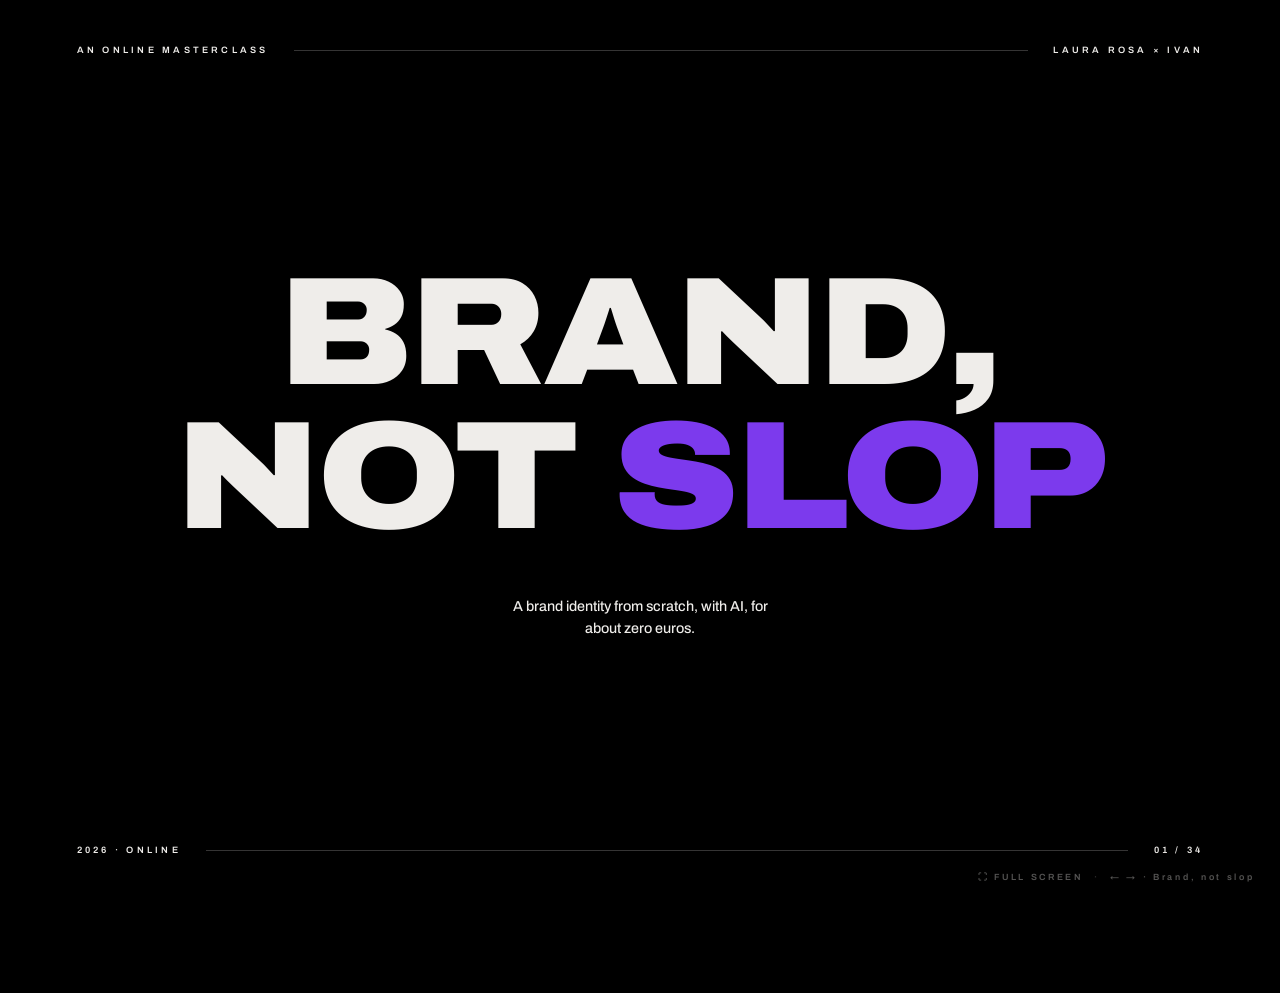
==== commit 92c67637: "Claw'd cameo redrawn as pixel art (after Suan Kim's CodePen) Co-Authored-By: Claude Fable 5 <noreply" ====
--- a/index.html
+++ b/index.html
@@ -153,32 +153,24 @@
     </ul>
   </div>
   <div class="cameo-holder" aria-hidden="true">
-    <!-- Claw'd cameo — original homage artwork, not official Anthropic assets -->
-    <svg id="deck-clawd" xmlns="http://www.w3.org/2000/svg" viewBox="0 0 200 200" role="img" aria-label="Claw'd cameo">
-      <ellipse data-mascot-shadow="" cx="100" cy="176" rx="46" ry="5" style="fill:#000;opacity:.35"/>
+    <!-- Claw'd cameo — pixel grid after Suan Kim's pen (codepen.io/raspberrypi13-rgb/pen/jEVLMGR);
+         12px units: 60×36 body, 12×12 claws, four 6×12 legs, 6×12 rect eyes -->
+    <svg id="deck-clawd" xmlns="http://www.w3.org/2000/svg" viewBox="0 0 84 68" shape-rendering="crispEdges" role="img" aria-label="Claw'd cameo">
+      <rect data-mascot-shadow="" x="14" y="62" width="56" height="4" style="fill:#000;opacity:.35"/>
       <g data-mascot-body="">
+        <rect x="0" y="24" width="12" height="12" style="fill:#D77F66"/>
+        <rect x="72" y="24" width="12" height="12" style="fill:#D77F66"/>
         <g data-mascot-leg="left">
-          <path d="M62 126 Q46 122 40 112" style="fill:none;stroke:#D97757;stroke-width:8;stroke-linecap:round"/>
-          <circle cx="38" cy="102" r="15" style="fill:#D97757"/>
-          <path d="M38 102 L20 92 L25 110 Z" style="fill:var(--black,#141414)"/>
+          <rect x="18" y="48" width="6" height="12" style="fill:#D77F66"/>
+          <rect x="30" y="48" width="6" height="12" style="fill:#D77F66"/>
         </g>
         <g data-mascot-leg="right">
-          <path d="M138 126 Q154 122 160 112" style="fill:none;stroke:#D97757;stroke-width:8;stroke-linecap:round"/>
-          <circle cx="162" cy="102" r="15" style="fill:#D97757"/>
-          <path d="M162 102 L180 92 L175 110 Z" style="fill:var(--black,#141414)"/>
+          <rect x="48" y="48" width="6" height="12" style="fill:#D77F66"/>
+          <rect x="60" y="48" width="6" height="12" style="fill:#D77F66"/>
         </g>
-        <rect x="78" y="152" width="14" height="18" rx="6" style="fill:#D97757;filter:brightness(.8)"/>
-        <rect x="108" y="152" width="14" height="18" rx="6" style="fill:#D97757;filter:brightness(.8)"/>
-        <path d="M100 78 C 140 78 154 104 152 130 C 150 152 128 164 100 164 C 72 164 50 152 48 130 C 46 104 60 78 100 78 Z" style="fill:#D97757"/>
-        <g data-mascot-eye="left">
-          <ellipse cx="81" cy="112" rx="10" ry="12" style="fill:#FFF8F0"/>
-          <circle data-mascot-pupil="" cx="81" cy="113" r="4" style="fill:#201510"/>
-        </g>
-        <g data-mascot-eye="right">
-          <ellipse cx="119" cy="112" rx="10" ry="12" style="fill:#FFF8F0"/>
-          <circle data-mascot-pupil="" cx="119" cy="113" r="4" style="fill:#201510"/>
-        </g>
-        <path data-mascot-mouth="" d="M92 136 Q100 143 108 136" style="fill:none;stroke:#201510;stroke-width:3;stroke-linecap:round"/>
+        <rect x="12" y="12" width="60" height="36" style="fill:#D77F66"/>
+        <rect data-mascot-eye="left" x="24" y="24" width="6" height="12" style="fill:#1A1A1A"/>
+        <rect data-mascot-eye="right" x="54" y="24" width="6" height="12" style="fill:#1A1A1A"/>
       </g>
     </svg>
   </div>
--- a/css/deck.css
+++ b/css/deck.css
@@ -199,10 +199,10 @@
 
 /* ---------- Claw'd cameo, Search slide (rig: assets/mascot/mascot.js) ---------- */
 .cameo-holder {
-  position: absolute; right: 24vw; bottom: 0; width: 9vw; z-index: 3;
-  overflow: hidden; pointer-events: none;
-}
-.cameo-holder svg { display: block; width: 100%; height: auto; }
+  position: absolute; right: 24vw; bottom: 0; width: 8vw; z-index: 3;
+  pointer-events: none; /* body overflow:hidden clips the tucked-away state */
+}
+.cameo-holder svg { display: block; width: 100%; height: auto; overflow: visible; }
 
 /* ---------- stress test (scene=stress; CSS final = all checks passed, specimen intact) ---------- */
 .stress { display: flex; align-items: center; gap: 5vw; margin-bottom: 3vh; }
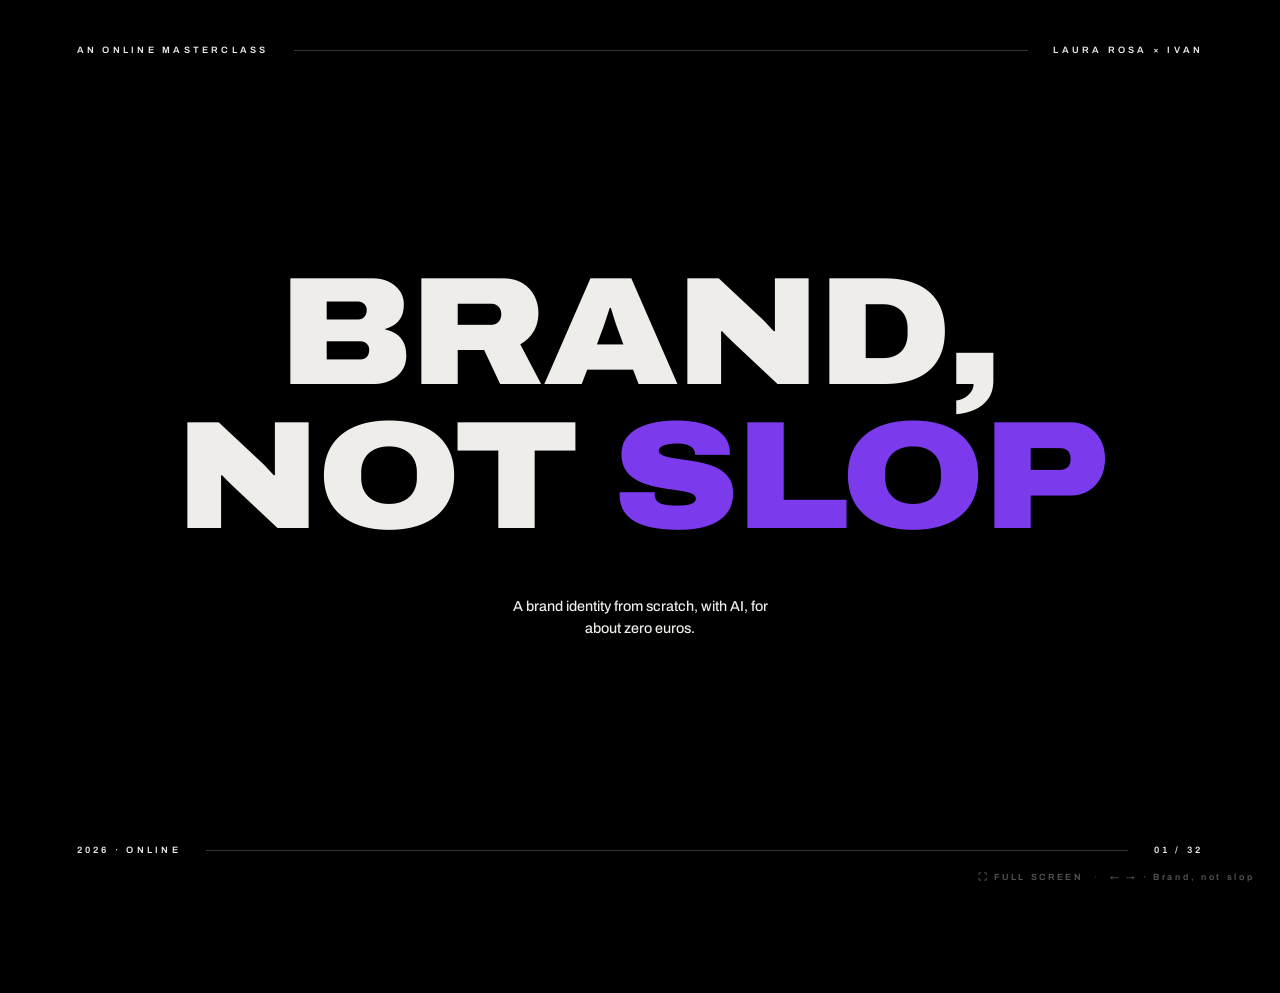
==== commit d46bf97f: "color exercise: values grid replaces brand floods" ====
--- a/index.html
+++ b/index.html
@@ -387,64 +387,24 @@
   </div>
 </section>
 
-<!-- 16 · FLOOD — RED -->
-<section class="slide flood-red reveal" data-scene="flood" data-cue="steps">
-  <div class="marg top">
-    <span class="anim-fade">Exercise · just a color</span>
-    <div class="mrule anim-rule"></div>
-    <span class="anim-fade">Round one</span>
-  </div>
-  <div class="word display d-md"><span class="mask"><span class="anim-rise">Whose red is this?</span></span></div>
-  <div class="reveal-panel">
-    <div class="brandcard"><img src="assets/logos/coca-cola.svg" alt="Coca-Cola"></div>
-    <p class="quiet">Said Ferrari? Also correct. That's the point.</p>
-  </div>
-  <div class="marg bot">
-    <span class="anim-fade">No logo. No name. You still knew</span>
-    <div class="mrule anim-rule"></div>
-    <span class="anim-fade count"></span>
-  </div>
-</section>
-
-<!-- 17 · FLOOD — LILAC -->
-<section class="slide flood-lilac reveal" data-scene="melt" data-cue="steps">
-  <div class="marg top">
-    <span class="anim-fade">Exercise · just a color</span>
-    <div class="mrule anim-rule"></div>
-    <span class="anim-fade">Round two</span>
-  </div>
-  <div class="melt" aria-hidden="true">
-    <div class="pool"></div>
-    <div class="drip d1"></div><div class="drip d2"></div><div class="drip d3"></div>
-    <div class="drip d4"></div><div class="drip d5"></div><div class="drip d6"></div>
-    <div class="drip d7"></div><div class="drip d8"></div><div class="drip d9"></div>
-    <div class="droplet p1"></div><div class="droplet p2"></div>
-  </div>
-  <div class="word display d-md"><span class="mask"><span class="anim-rise">And this lilac?</span></span></div>
-  <div class="reveal-panel">
-    <div class="brandcard milka"><img src="assets/logos/milka.svg" alt="Milka"></div>
-    <p class="quiet">Never heard of "lilac"? Fair. You still named the brand.</p>
-  </div>
-  <div class="marg bot">
-    <span class="anim-fade">A chocolate bar owns a color</span>
-    <div class="mrule anim-rule"></div>
-    <span class="anim-fade count"></span>
-  </div>
-</section>
-
-<!-- 18 · FLOOD — PINK -->
-<section class="slide flood-pink reveal" data-scene="flood" data-cue="steps">
-  <div class="marg top">
-    <span class="anim-fade">Exercise · just a color</span>
-    <div class="mrule anim-rule"></div>
-    <span class="anim-fade">Round three</span>
-  </div>
-  <div class="word display d-md"><span class="mask"><span class="anim-rise">This pink?</span></span></div>
-  <div class="reveal-panel">
-    <div class="brandcard"><img src="assets/logos/barbie.svg" alt="Barbie"></div>
-  </div>
-  <div class="marg bot">
-    <span class="anim-fade">Pantone 219C · trademarked</span>
+<!-- 16 · PALETTE — WHAT EACH COLOR PROMISES -->
+<section class="slide light" data-scene="palette" data-cue="steps">
+  <div class="marg top">
+    <span class="anim-fade">Exercise · just colors</span>
+    <div class="mrule anim-rule"></div>
+    <span class="anim-fade">What does each one promise?</span>
+  </div>
+  <div class="pgrid">
+    <div class="ptile p-blue"><h3>Blue</h3><p class="pvals">trust · calm · competence · tech &amp; finance</p></div>
+    <div class="ptile p-red"><h3>Red</h3><p class="pvals">energy · urgency · excitement</p></div>
+    <div class="ptile p-green"><h3>Green</h3><p class="pvals">health · sustainability · growth</p></div>
+    <div class="ptile p-black"><h3>Black</h3><p class="pvals">premium · authority · luxury</p></div>
+    <div class="ptile p-yellow"><h3>Yellow</h3><p class="pvals">optimism · play · visibility</p></div>
+    <div class="ptile p-purple"><h3>Purple</h3><p class="pvals">creativity · mystery · premium</p></div>
+    <div class="ptile p-orange"><h3>Orange</h3><p class="pvals">action · friendliness · warmth</p></div>
+  </div>
+  <div class="marg bot">
+    <span class="anim-fade">Defaults, not laws — category &amp; culture bend all of these</span>
     <div class="mrule anim-rule"></div>
     <span class="anim-fade count"></span>
   </div>
@@ -461,7 +421,7 @@
     <span class="mask"><span class="anim-rise">Color is</span></span>
     <span class="mask"><span class="anim-rise">a claim.</span></span>
   </h2>
-  <p class="quiet anim-fade" style="margin-top:4.5vh; max-width:42ch;">That red made a promise before you read a word. Pick your color for the job it needs to do.</p>
+  <p class="quiet anim-fade" style="margin-top:4.5vh; max-width:42ch;">Each of those colors made a promise before you read a word. Pick yours for the job it needs to do.</p>
   <div class="marg bot">
     <span class="anim-fade">Re-teaching a market costs millions</span>
     <div class="mrule anim-rule"></div>
--- a/css/deck.css
+++ b/css/deck.css
@@ -12,9 +12,7 @@
   --bone: #EFEDEA;
   --black: #000;
   --purple: #7c3aed;
-  --red: #F40009;    /* color exercise: Coca-Cola */
-  --lilac: #7D69B3;  /* color exercise: Milka */
-  --pink: #E0218A;   /* color exercise: Barbie */
+  --red: #F40009;    /* color exercise: red tile */
 }
 * { margin: 0; padding: 0; box-sizing: border-box; }
 html, body { height: 100%; }
@@ -37,10 +35,6 @@
 .slide.active.staging { visibility: hidden; }
 .slide.dark  { background: var(--black); color: var(--bone); --hair: rgba(239,237,234,.22); --ink: var(--bone); }
 .slide.light { background: var(--bone); color: var(--black); --hair: rgba(0,0,0,.25); --ink: var(--black); }
-/* color-exercise floods */
-.slide.flood-red    { background: var(--red);    color: var(--bone);  --hair: rgba(239,237,234,.35); --ink: var(--bone); }
-.slide.flood-lilac  { background: var(--lilac);  color: var(--bone);  --hair: rgba(239,237,234,.35); --ink: var(--bone); }
-.slide.flood-pink   { background: var(--pink);   color: var(--bone);  --hair: rgba(239,237,234,.35); --ink: var(--bone); }
 
 /* ---------- type registers ---------- */
 .display {
@@ -99,7 +93,6 @@
 }
 .brandcard img { height: 6.4vw; width: auto; max-width: 26vw; display: block; }
 .brandcard .brandname { font-weight: 900; font-stretch: 115%; text-transform: uppercase; letter-spacing: -0.01em; font-size: 4.6vw; line-height: 1; color: var(--black); }
-.brandcard.milka { background: #684fa3; } /* matches the SVG's own ground so the script floats on the card */
 .chips { display: flex; align-items: center; gap: .9vw; list-style: none; flex-wrap: wrap; justify-content: center; }
 .chips-label { font-size: .72vw; font-weight: 600; letter-spacing: .35em; text-transform: uppercase; opacity: .5; margin-right: .6vw; }
 .chip {
@@ -313,31 +306,23 @@
 body.print .appendix { height: auto; min-height: 100vh; }
 body.print .acc-body .copybtn { display: none; }
 
-/* ---------- milka melt (CSS = fully melted final state) ---------- */
-.melt { position: absolute; inset: 0; overflow: hidden; pointer-events: none; --choc: #2E1A0E; }
-[data-scene="melt"] .marg { z-index: 1; }
-[data-scene="melt"] .word, [data-scene="melt"] .reveal-panel { position: relative; z-index: 1; }
-.melt .pool { position: absolute; top: 0; left: 0; right: 0; height: 3.6vh; background: var(--choc); transform-origin: top center; }
-.melt .drip {
-  position: absolute; top: 0; background: var(--choc);
-  border-radius: 0 0 999px 999px; transform-origin: top center;
-}
-.melt .d1 { left: 4%;  width: 4.2vw; height: 16vh; }
-.melt .d2 { left: 13%; width: 2.6vw; height: 26vh; }
-.melt .d3 { left: 21%; width: 5.4vw; height: 12vh; }
-.melt .d4 { left: 31%; width: 3vw;   height: 21vh; }
-.melt .d5 { left: 42%; width: 4.6vw; height: 9vh;  }
-.melt .d6 { left: 55%; width: 3.4vw; height: 24vh; }
-.melt .d7 { left: 66%; width: 5vw;   height: 14vh; }
-.melt .d8 { left: 77%; width: 2.8vw; height: 19vh; }
-.melt .d9 { left: 88%; width: 4.4vw; height: 11vh; }
-.melt .droplet {
-  position: absolute; width: 1.1vw; height: 1.4vw; background: var(--choc);
-  border-radius: 50% 50% 60% 60% / 45% 45% 60% 60%;
-  opacity: 0; /* CSS final: gone — droplets are transient, like the chain token */
-}
-.melt .p1 { left: calc(13% + .75vw);  top: 26vh; }
-.melt .p2 { left: calc(55% + 1.15vw); top: 24vh; }
+/* ---------- palette grid (color exercise; CSS final = values visible) ---------- */
+.pgrid { display: grid; grid-template-columns: repeat(12, 1fr); gap: .7vw; width: 88vw; }
+.ptile {
+  grid-column: span 3; height: 26vh; text-align: left;
+  display: flex; flex-direction: column; justify-content: flex-end;
+  padding: 1.1vw 1.2vw;
+}
+.ptile:nth-child(n+5) { grid-column: span 4; }
+.ptile h3 { font-size: 1.7vw; font-weight: 800; font-stretch: 115%; letter-spacing: .03em; text-transform: uppercase; line-height: 1; }
+.pvals { margin-top: .8vh; font-size: .92vw; font-weight: 520; letter-spacing: .04em; opacity: .92; }
+.p-blue   { background: #1D4ED8; color: var(--bone); }
+.p-red    { background: var(--red); color: var(--bone); }
+.p-green  { background: #157F3D; color: var(--bone); }
+.p-black  { background: #141414; color: var(--bone); }
+.p-yellow { background: #FFD400; color: #141414; }
+.p-purple { background: var(--purple); color: var(--bone); }
+.p-orange { background: #F97316; color: #141414; }
 
 .navhint {
   position: fixed; bottom: 2vh; right: 2vw; z-index: 3;
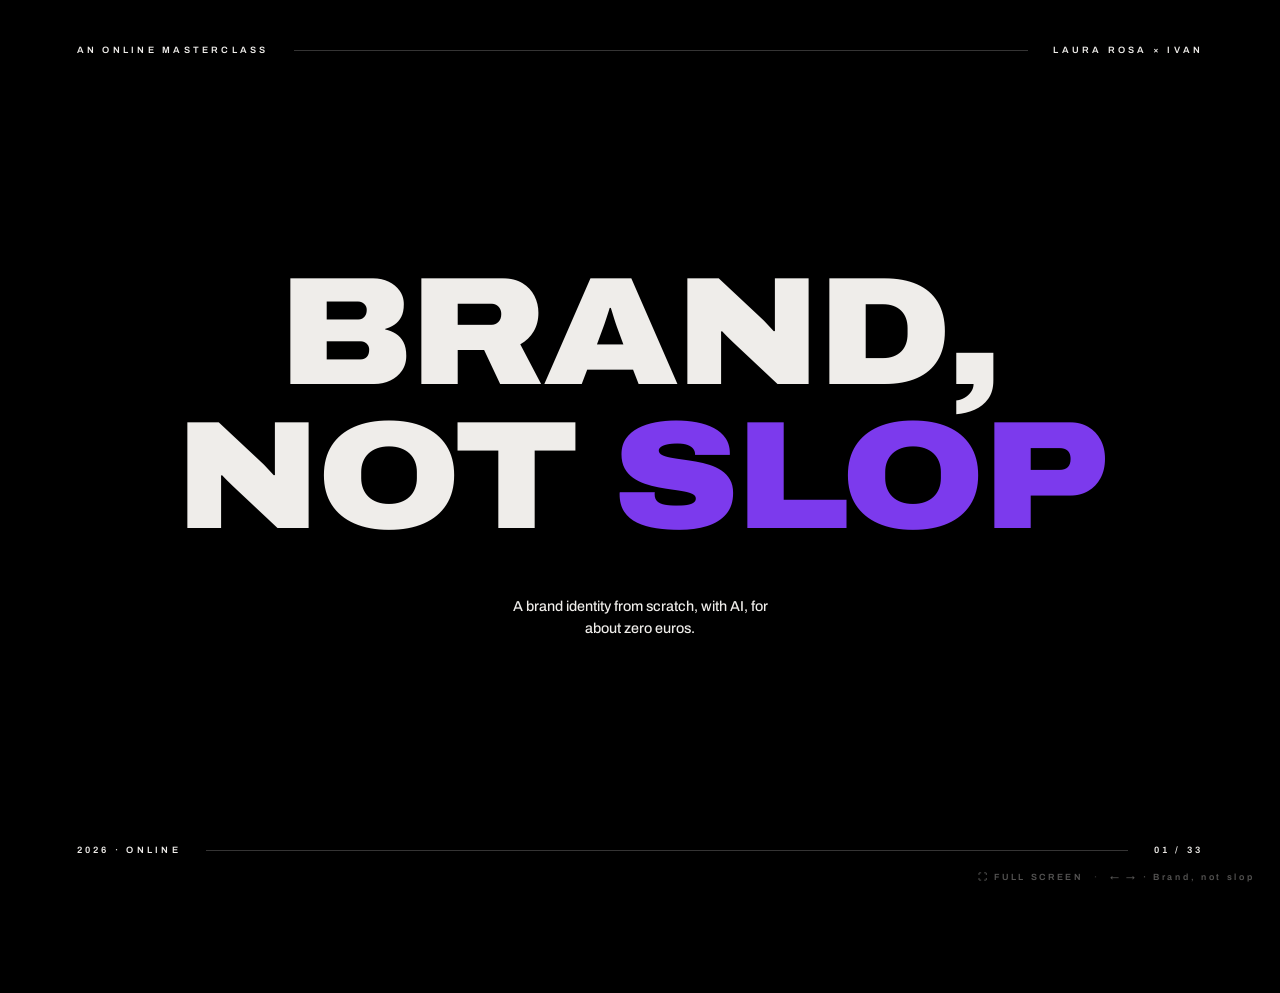
==== commit be63ba42: "add Q&A slide" ====
--- a/index.html
+++ b/index.html
@@ -731,7 +731,23 @@
   </div>
 </section>
 
-<!-- 31 · APPENDIX — THE SEVEN PROMPTS (for the shared HTML; linked from the prompt slides) -->
+<!-- 32 · Q&A -->
+<section class="slide dark" data-cue="hold">
+  <div class="marg top">
+    <span class="anim-fade">Your turn</span>
+    <div class="mrule anim-rule"></div>
+    <span class="anim-fade">Q&amp;A</span>
+  </div>
+  <h2 class="display d-xl"><span class="mask"><span class="anim-rise">Questions<span class="accent">?</span></span></span></h2>
+  <p class="quiet anim-fade" style="margin-top:4vh; max-width:44ch;">Ask away — or drop it in the chat.</p>
+  <div class="marg bot">
+    <span class="anim-fade">Brand, not slop</span>
+    <div class="mrule anim-rule"></div>
+    <span class="anim-fade count"></span>
+  </div>
+</section>
+
+<!-- 33 · APPENDIX — THE SEVEN PROMPTS (for the shared HTML; linked from the prompt slides) -->
 <section class="slide dark appendix" id="prompts-appendix">
   <div class="marg top">
     <span class="anim-fade">Appendix · take-home</span>
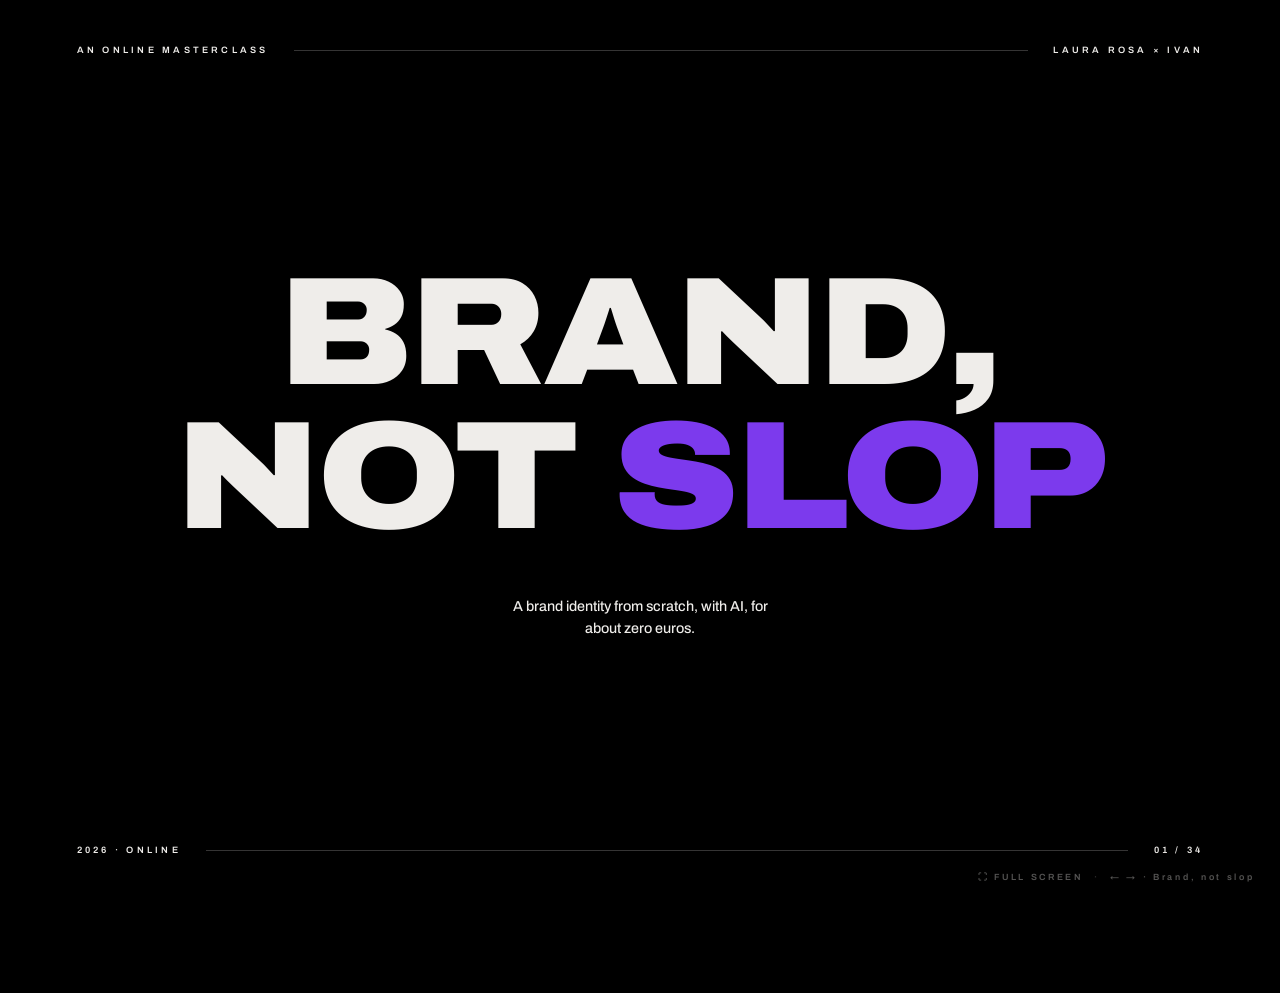
==== commit c0360789: "first-principles restructure, contradiction section, skill download" ====
--- a/index.html
+++ b/index.html
@@ -86,7 +86,7 @@
 </section>
 
 <!-- 04 · EXERCISE SETUP -->
-<section class="slide dark" data-cue="hold">
+<section class="slide dark">
   <div class="marg top">
     <span class="anim-fade">Exercise · brands &amp; words</span>
     <div class="mrule anim-rule"></div>
@@ -288,34 +288,163 @@
   </h2>
   <p class="one-liner quiet anim-fade">Four ideas. Everything else is execution.</p>
   <div class="marg bot">
-    <span class="anim-fade">Sentence · signals · order · discipline</span>
-    <div class="mrule anim-rule"></div>
-    <span class="anim-fade count"></span>
-  </div>
-</section>
-
-<!-- 12 · THE QUESTION (typed) -->
-<section class="slide light" data-scene="typed" data-cue="hold">
-  <div class="marg top">
-    <span class="anim-fade">Principle one</span>
-    <div class="mrule anim-rule"></div>
-    <span class="anim-fade">The sentence</span>
-  </div>
-  <h2 class="display d-sm" style="max-width:58vw;">
-    <span class="typed">If a brand had to explain itself in one sentence, what would it say?</span><span class="cursor"></span>
-  </h2>
-  <p class="quiet anim-fade" style="margin-top:5vh; max-width:42ch;">Write that sentence down. Every decision from here answers to it.</p>
-  <div class="marg bot">
-    <span class="anim-fade">One sentence, then everything else</span>
-    <div class="mrule anim-rule"></div>
-    <span class="anim-fade count"></span>
-  </div>
-</section>
-
-<!-- 13 · SYSTEM OF SIGNALS -->
+    <span class="anim-fade">Audience · why · values · personality</span>
+    <div class="mrule anim-rule"></div>
+    <span class="anim-fade count"></span>
+  </div>
+</section>
+
+<!-- FP 1/4 · AUDIENCE -->
+<section class="slide dark">
+  <div class="marg top">
+    <span class="anim-fade">First principles · the spec</span>
+    <div class="mrule anim-rule"></div>
+    <span class="anim-fade">01 / 04</span>
+  </div>
+  <div class="fp-row">
+    <div class="fp-copy">
+      <h2 class="display d-md"><span class="mask"><span class="anim-rise">Audience.</span></span></h2>
+      <p class="quiet anim-fade" style="margin-top:3vh; max-width:38ch;">You might be the founder, the designer and the target user in your own head. The moment the brand exists in the world, ninety percent of the people meeting it are not you. Design for who's buying, not who's building.</p>
+    </div>
+    <pre class="spec-snip anim-fade"><b># Audience</b>
+<b>## Primary audience</b>
+[who is this for, in concrete terms?]
+<b>## Audience needs</b>
+- [need 1]   - [need 2]   - [need 3]
+<b>## Audience perception</b>
+[how should they feel on first contact?]</pre>
+  </div>
+  <div class="marg bot">
+    <span class="anim-fade">The audience is not you</span>
+    <div class="mrule anim-rule"></div>
+    <span class="anim-fade count"></span>
+  </div>
+</section>
+
+<!-- FP 2/4 · WHY -->
+<section class="slide dark">
+  <div class="marg top">
+    <span class="anim-fade">First principles · the spec</span>
+    <div class="mrule anim-rule"></div>
+    <span class="anim-fade">02 / 04</span>
+  </div>
+  <div class="fp-row">
+    <div class="fp-copy">
+      <h2 class="display d-md"><span class="mask"><span class="anim-rise">Why.</span></span></h2>
+      <p class="quiet anim-fade" style="margin-top:3vh; max-width:38ch;">The why is the root node everything else inherits from. The how is the method; the what is the visible output. When the why is unclear the visuals can still look good — they just stop feeling coherent, like code that runs but nobody can explain six months later.</p>
+    </div>
+    <pre class="spec-snip anim-fade"><b>## What the brand is</b>
+[what it does, the category it lives in]
+<b>## What the brand is not</b>
+- [what it avoids, rejects, refuses to become]
+<b>## Why it exists</b>
+[the reason everything else inherits]</pre>
+  </div>
+  <div class="marg bot">
+    <span class="anim-fade">Constraints keep systems consistent under pressure</span>
+    <div class="mrule anim-rule"></div>
+    <span class="anim-fade count"></span>
+  </div>
+</section>
+
+<!-- FP 3/4 · VALUES -->
+<section class="slide dark">
+  <div class="marg top">
+    <span class="anim-fade">First principles · the spec</span>
+    <div class="mrule anim-rule"></div>
+    <span class="anim-fade">03 / 04</span>
+  </div>
+  <div class="fp-row">
+    <div class="fp-copy">
+      <h2 class="display d-md"><span class="mask"><span class="anim-rise">Values.</span></span></h2>
+      <p class="quiet anim-fade" style="margin-top:3vh; max-width:38ch;">Values are not poetry. Each one is a constraint that generates decisions: friendly &rarr; warm, open, easy to read. Technical &rarr; structured, precise, controlled. Premium &rarr; restrained, curated, confident.</p>
+    </div>
+    <pre class="spec-snip anim-fade"><b># Values</b>
+<b>## Core values</b>
+1. [value]   2. [value]   3. [value]
+<b>## What each value means in practice</b>
+- [value]: [the decision it should drive]</pre>
+  </div>
+  <div class="marg bot">
+    <span class="anim-fade">Rules a prompt can execute against</span>
+    <div class="mrule anim-rule"></div>
+    <span class="anim-fade count"></span>
+  </div>
+</section>
+
+<!-- FP 4/4 · PERSONALITY -->
+<section class="slide dark">
+  <div class="marg top">
+    <span class="anim-fade">First principles · the spec</span>
+    <div class="mrule anim-rule"></div>
+    <span class="anim-fade">04 / 04</span>
+  </div>
+  <div class="fp-row">
+    <div class="fp-copy">
+      <h2 class="display d-md"><span class="mask"><span class="anim-rise">Personality.</span></span></h2>
+      <p class="quiet anim-fade" style="margin-top:3vh; max-width:38ch;">Three to five traits, each defined in a line a prompt can execute against: how the brand sounds, how it behaves, what it must never sound like.</p>
+    </div>
+    <pre class="spec-snip anim-fade"><b># Personality</b>
+<b>## Brand personality</b>
+[3&ndash;5 adjectives that define its character]
+<b>## Personality in practice</b>
+- sounds like: [...]
+- behaves like: [...]
+- avoids sounding like: [...]</pre>
+  </div>
+  <div class="marg bot">
+    <span class="anim-fade">An undefined adjective drifts</span>
+    <div class="mrule anim-rule"></div>
+    <span class="anim-fade count"></span>
+  </div>
+</section>
+
+<!-- 16 · PALETTE — WHAT EACH COLOR PROMISES -->
+<section class="slide light" data-scene="palette" data-cue="steps">
+  <div class="marg top">
+    <span class="anim-fade">Exercise · just colors</span>
+    <div class="mrule anim-rule"></div>
+    <span class="anim-fade">What does each one promise?</span>
+  </div>
+  <div class="pgrid">
+    <div class="ptile p-blue"><h3>Blue</h3><p class="pvals">trust · calm · competence · tech &amp; finance</p></div>
+    <div class="ptile p-red"><h3>Red</h3><p class="pvals">energy · urgency · excitement</p></div>
+    <div class="ptile p-green"><h3>Green</h3><p class="pvals">health · sustainability · growth</p></div>
+    <div class="ptile p-black"><h3>Black</h3><p class="pvals">premium · authority · luxury</p></div>
+    <div class="ptile p-yellow"><h3>Yellow</h3><p class="pvals">optimism · play · visibility</p></div>
+    <div class="ptile p-purple"><h3>Purple</h3><p class="pvals">creativity · mystery · premium</p></div>
+    <div class="ptile p-orange"><h3>Orange</h3><p class="pvals">action · friendliness · warmth</p></div>
+  </div>
+  <div class="marg bot">
+    <span class="anim-fade">Defaults, not laws — category &amp; culture bend all of these</span>
+    <div class="mrule anim-rule"></div>
+    <span class="anim-fade count"></span>
+  </div>
+</section>
+
+<!-- 19 · COLOR IS A CLAIM -->
+<section class="slide dark">
+  <div class="marg top">
+    <span class="anim-fade">Exercise · debrief</span>
+    <div class="mrule anim-rule"></div>
+    <span class="anim-fade">Color</span>
+  </div>
+  <h2 class="display d-md">
+    <span class="mask"><span class="anim-rise">Color is</span></span>
+    <span class="mask"><span class="anim-rise">a claim.</span></span>
+  </h2>
+  <p class="quiet anim-fade" style="margin-top:4.5vh; max-width:42ch;">Each of those colors made a promise before you read a word. Pick yours for the job it needs to do.</p>
+  <div class="marg bot">
+    <span class="anim-fade">Re-teaching a market costs millions</span>
+    <div class="mrule anim-rule"></div>
+    <span class="anim-fade count"></span>
+  </div>
+</section>
+
+<!-- SYSTEM OF SIGNALS -->
 <section class="slide dark" data-scene="signals">
   <div class="marg top">
-    <span class="anim-fade">Principle two</span>
+    <span class="anim-fade">Concepts</span>
     <div class="mrule anim-rule"></div>
     <span class="anim-fade">The signals</span>
   </div>
@@ -333,7 +462,7 @@
     </div>
   </div>
   <h2 class="display d-sm"><span class="mask"><span class="anim-rise">A system of signals</span></span></h2>
-  <p class="quiet anim-fade" style="margin-top:1.6vh;">Alone they are noise. Arranged, they are recognizable.</p>
+  <p class="quiet anim-fade" style="margin-top:1.6vh;">Color is one signal among many. Alone they are noise. Arranged, they are recognizable.</p>
   <div class="marg bot">
     <span class="anim-fade">The logo is one signal among many</span>
     <div class="mrule anim-rule"></div>
@@ -341,10 +470,10 @@
   </div>
 </section>
 
-<!-- 14 · SIGNALS BEFORE WORDS (race) -->
+<!-- SIGNALS BEFORE WORDS (race) -->
 <section class="slide dark" data-scene="race">
   <div class="marg top">
-    <span class="anim-fade">Principle three</span>
+    <span class="anim-fade">Concepts</span>
     <div class="mrule anim-rule"></div>
     <span class="anim-fade">The order</span>
   </div>
@@ -357,73 +486,6 @@
   <p class="quiet anim-fade" style="margin-top:1.6vh; max-width:44ch;">Color and type get read before anyone reads a word. If they say the wrong thing, they say it first.</p>
   <div class="marg bot">
     <span class="anim-fade">Nobody waits for the copy</span>
-    <div class="mrule anim-rule"></div>
-    <span class="anim-fade count"></span>
-  </div>
-</section>
-
-<!-- 15 · CONVERGE -->
-<section class="slide dark" data-scene="converge">
-  <div class="marg top">
-    <span class="anim-fade">Principles, together</span>
-    <div class="mrule anim-rule"></div>
-    <span class="anim-fade">The test</span>
-  </div>
-  <div class="conv">
-    <div class="csig p1 anim-fade"><div class="sq"></div></div>
-    <div class="csig p2 anim-fade"><div class="glyph">Aa</div></div>
-    <div class="csig p3 anim-fade"><div class="dot"></div></div>
-    <div class="csig p4 anim-fade"><div class="bar"></div></div>
-    <div class="beam b1"></div><div class="beam b2"></div><div class="beam b3"></div><div class="beam b4"></div>
-    <div class="center">
-      <h2 class="display d-xs"><span class="mask"><span class="anim-rise">The one sentence</span></span></h2>
-    </div>
-  </div>
-  <p class="quiet anim-fade" style="max-width:42ch;">Every signal answers to the sentence. If one doesn't, it goes.</p>
-  <div class="marg bot">
-    <span class="anim-fade">Coherence is the whole trick</span>
-    <div class="mrule anim-rule"></div>
-    <span class="anim-fade count"></span>
-  </div>
-</section>
-
-<!-- 16 · PALETTE — WHAT EACH COLOR PROMISES -->
-<section class="slide light" data-scene="palette" data-cue="steps">
-  <div class="marg top">
-    <span class="anim-fade">Exercise · just colors</span>
-    <div class="mrule anim-rule"></div>
-    <span class="anim-fade">What does each one promise?</span>
-  </div>
-  <div class="pgrid">
-    <div class="ptile p-blue"><h3>Blue</h3><p class="pvals">trust · calm · competence · tech &amp; finance</p></div>
-    <div class="ptile p-red"><h3>Red</h3><p class="pvals">energy · urgency · excitement</p></div>
-    <div class="ptile p-green"><h3>Green</h3><p class="pvals">health · sustainability · growth</p></div>
-    <div class="ptile p-black"><h3>Black</h3><p class="pvals">premium · authority · luxury</p></div>
-    <div class="ptile p-yellow"><h3>Yellow</h3><p class="pvals">optimism · play · visibility</p></div>
-    <div class="ptile p-purple"><h3>Purple</h3><p class="pvals">creativity · mystery · premium</p></div>
-    <div class="ptile p-orange"><h3>Orange</h3><p class="pvals">action · friendliness · warmth</p></div>
-  </div>
-  <div class="marg bot">
-    <span class="anim-fade">Defaults, not laws — category &amp; culture bend all of these</span>
-    <div class="mrule anim-rule"></div>
-    <span class="anim-fade count"></span>
-  </div>
-</section>
-
-<!-- 19 · COLOR IS A CLAIM -->
-<section class="slide dark">
-  <div class="marg top">
-    <span class="anim-fade">Exercise · debrief</span>
-    <div class="mrule anim-rule"></div>
-    <span class="anim-fade">Color</span>
-  </div>
-  <h2 class="display d-md">
-    <span class="mask"><span class="anim-rise">Color is</span></span>
-    <span class="mask"><span class="anim-rise">a claim.</span></span>
-  </h2>
-  <p class="quiet anim-fade" style="margin-top:4.5vh; max-width:42ch;">Each of those colors made a promise before you read a word. Pick yours for the job it needs to do.</p>
-  <div class="marg bot">
-    <span class="anim-fade">Re-teaching a market costs millions</span>
     <div class="mrule anim-rule"></div>
     <span class="anim-fade count"></span>
   </div>
@@ -446,46 +508,6 @@
   <p class="quiet anim-fade" style="margin-top:1.6vh; max-width:44ch;">Type "hello" IN CAPS in a chat. Someone asks why you are yelling. Every typeface has a volume and a temperature.</p>
   <div class="marg bot">
     <span class="anim-fade">Pick the one that sounds like the brand</span>
-    <div class="mrule anim-rule"></div>
-    <span class="anim-fade count"></span>
-  </div>
-</section>
-
-<!-- 21 · PROMPTS WAITING TO HAPPEN -->
-<section class="slide light">
-  <div class="marg top">
-    <span class="anim-fade">Concepts</span>
-    <div class="mrule anim-rule"></div>
-    <span class="anim-fade">From feeling to rule</span>
-  </div>
-  <h2 class="display d-sm" style="margin-bottom:5vh;"><span class="mask"><span class="anim-rise">Prompts waiting to happen</span></span></h2>
-  <div class="rows">
-    <div class="row anim-fade"><span class="k">Friendly</span><span class="v">open spacing, soft shapes, warm hues, lowercase</span></div>
-    <div class="row anim-fade"><span class="k">Premium</span><span class="v">restraint, high contrast, one accent, generous space</span></div>
-    <div class="row anim-fade"><span class="k">Technical</span><span class="v">mono details, tight grid, cool neutrals, precision marks</span></div>
-  </div>
-  <div class="marg bot">
-    <span class="anim-fade">Adjectives become instructions</span>
-    <div class="mrule anim-rule"></div>
-    <span class="anim-fade count"></span>
-  </div>
-</section>
-
-<!-- 22 · RULES SURVIVE REDESIGNS -->
-<section class="slide dark">
-  <div class="marg top">
-    <span class="anim-fade">Concepts</span>
-    <div class="mrule anim-rule"></div>
-    <span class="anim-fade">Guardrails</span>
-  </div>
-  <h2 class="display d-sm" style="margin-bottom:5vh;"><span class="mask"><span class="anim-rise">Rules survive redesigns</span></span></h2>
-  <div class="rows">
-    <div class="row anim-fade"><span class="mark no">✗</span><span class="v">"Max 3 colors." A diet. It dies on the next redesign.</span></div>
-    <div class="row anim-fade"><span class="mark yes">✓</span><span class="v">"Every color must read as warm." A rule about meaning. It survives anything.</span></div>
-    <div class="row anim-fade"><span class="mark">·</span><span class="v">Seven colors can be minimalist. All seven have to point the same way.</span></div>
-  </div>
-  <div class="marg bot">
-    <span class="anim-fade">Constrain meaning, count follows</span>
     <div class="mrule anim-rule"></div>
     <span class="anim-fade count"></span>
   </div>
@@ -509,6 +531,79 @@
   <p class="quiet break-cap" style="margin-top:1.6vh;">Four aligned pieces, one stray choice. The whole perception collapses.</p>
   <div class="marg bot">
     <span class="anim-fade">The system is only as strong as its worst signal</span>
+    <div class="mrule anim-rule"></div>
+    <span class="anim-fade count"></span>
+  </div>
+</section>
+
+<!-- CONSISTENCY & CONTRADICTION — four synthetic contradiction specimens -->
+<section class="slide light" data-scene="bugs" data-cue="steps">
+  <div class="marg top">
+    <span class="anim-fade">Concepts</span>
+    <div class="mrule anim-rule"></div>
+    <span class="anim-fade">Integration testing</span>
+  </div>
+  <div class="contra-grid">
+    <div class="contra-card">
+      <div class="cc-claim">claims <b>friendly</b></div>
+      <div class="cc-mock cc-hostile">
+        <span class="cc-brand">HUGSY.</span>
+        <span class="cc-tag">WE ARE YOUR FRIENDS. JOIN NOW.</span>
+      </div>
+      <div class="cc-bug">ships aggression</div>
+    </div>
+    <div class="contra-card">
+      <div class="cc-claim">claims <b>technical</b></div>
+      <div class="cc-mock cc-toy">
+        <span class="cc-brand">syscore ✨</span>
+        <span class="cc-tag">precision engineering!!</span>
+      </div>
+      <div class="cc-bug">ships a toy</div>
+    </div>
+    <div class="contra-card">
+      <div class="cc-claim">claims <b>premium</b></div>
+      <div class="cc-mock cc-flyer">
+        <span class="cc-brand">AURÉE</span>
+        <span class="cc-tag">fine jewelry</span>
+      </div>
+      <div class="cc-bug">ships a flyer</div>
+    </div>
+    <div class="contra-card">
+      <div class="cc-claim">claims <b>minimalist</b></div>
+      <div class="cc-mock cc-noise">
+        <span class="cc-burst b1">NEW!</span>
+        <span class="cc-burst b2">−50%</span>
+        <span class="cc-burst b3">★★★★★</span>
+        <span class="cc-brand">void.</span>
+        <span class="cc-tag">less is everything</span>
+      </div>
+      <div class="cc-bug">ships noise</div>
+    </div>
+  </div>
+  <h2 class="display d-sm" style="margin-top:3.5vh;"><span class="mask"><span class="anim-rise">Every part passed. The build broke.</span></span></h2>
+  <p class="quiet anim-fade" style="margin-top:1.4vh; max-width:46ch;">Each piece looks clean in isolation. Combined, the signals point in different directions — a merge conflict nobody resolved.</p>
+  <div class="marg bot">
+    <span class="anim-fade">Seeing the contradiction beats describing it</span>
+    <div class="mrule anim-rule"></div>
+    <span class="anim-fade count"></span>
+  </div>
+</section>
+
+<!-- CONSISTENCY & CONTRADICTION — the one that shipped (Women's Network, AU Gov 2022) -->
+<section class="slide dark">
+  <div class="marg top">
+    <span class="anim-fade">Concepts</span>
+    <div class="mrule anim-rule"></div>
+    <span class="anim-fade">In production</span>
+  </div>
+  <div class="shipped-row">
+    <div class="brandcard shipped anim-fade"><img src="assets/logos/womens-network.png" alt="Women's Network logo, Australian Government, 2022"></div>
+    <div class="brandcard shipped anim-fade"><img src="assets/logos/kudawara.jpeg" alt="Kudawara Pharmacy logo"></div>
+  </div>
+  <h2 class="display d-sm" style="margin-top:3.5vh;"><span class="mask"><span class="anim-rise">These shipped.</span></span></h2>
+  <p class="quiet anim-fade" style="margin-top:1.4vh; max-width:48ch;">Women's Network (Australian Government, 2022) and Kudawara Pharmacy. Every element passed review on its own. Nobody tested what the parts say together — and the combined signal is the only one the public reads.</p>
+  <div class="marg bot">
+    <span class="anim-fade">Integration-test your signals</span>
     <div class="mrule anim-rule"></div>
     <span class="anim-fade count"></span>
   </div>
@@ -610,32 +705,6 @@
   </div>
 </section>
 
-<!-- 28 · WE RAN IT (real outputs) -->
-<section class="slide dark">
-  <div class="marg top">
-    <span class="anim-fade">The method</span>
-    <div class="mrule anim-rule"></div>
-    <span class="anim-fade">Real outputs</span>
-  </div>
-  <h2 class="display d-sm" style="margin-bottom:4vh;"><span class="mask"><span class="anim-rise">We ran it.</span></span></h2>
-  <div class="rows compact">
-    <div class="row anim-fade"><span class="k"><span class="pn">01</span>DNA</span><span class="v">"Banned words: timeless elegance, for every occasion, affordable luxury, shine like never before."</span></div>
-    <div class="row anim-fade"><span class="k"><span class="pn">02</span>Signals</span><span class="v">"Cool without cold: matte textures, natural light and real skin, never a jeweler's display case."</span></div>
-    <div class="row anim-fade"><span class="k"><span class="pn">03</span>Territory</span><span class="v">"Pocket sculpture: design buyers, with the risk of feeling intimidating despite being affordable."</span></div>
-    <div class="row anim-fade"><span class="k"><span class="pn">04</span>Voice</span><span class="v">"Would say 'this is not costume jewelry, it is sculpture at finger scale'; would never say 'the affordable luxury you deserve'."</span></div>
-    <div class="row anim-fade"><span class="k"><span class="pn">05</span>Visual</span><span class="v">"Excludes pink and purple on matte black with condensed type: it reads as the coldness of classic luxury jewelry."</span></div>
-    <div class="row anim-fade"><span class="k"><span class="pn">06</span>System</span><span class="v">"Don't: gold, silver, heavy black backgrounds. Do: pink and purple always leading, never as background."</span></div>
-    <div class="row anim-fade"><span class="k"><span class="pn">07</span>Audit</span><span class="v">"Inconsistency: 'collector's object' clashes with affordability; fix: 'print-on-demand edition'."</span></div>
-  </div>
-  <p class="quiet anim-fade" style="margin-top:4vh;">Bananie, through all seven prompts. Excerpts, translated from the Spanish run.</p>
-  <button class="applink anim-fade" type="button" data-goto="prompts-appendix">Full prompts · appendix →</button>
-  <div class="marg bot">
-    <span class="anim-fade">Run 2026-07-07 · translated excerpts</span>
-    <div class="mrule anim-rule"></div>
-    <span class="anim-fade count"></span>
-  </div>
-</section>
-
 <!-- 27 · BEFORE / AFTER (live screen share; deck holds the beat) -->
 <section class="slide dark">
   <div class="marg top">
@@ -703,7 +772,7 @@
     <span class="mask"><span class="anim-rise">prompt.</span></span>
   </h2>
   <p class="quiet anim-fade" style="margin-top:4vh; max-width:40ch;">Take the system home and run it on your own idea tonight. It costs nothing.</p>
-  <div class="qr-ph anim-fade">QR · soon</div>
+  <a class="applink anim-fade" href="assets/brand-foundation.skill.zip" download>Download the skill · brand-foundation ↓</a>
   <button class="applink anim-fade" type="button" data-goto="prompts-appendix">Full prompts · appendix →</button>
   <div class="marg bot">
     <span class="anim-fade">Seven prompts, one system</span>
--- a/css/deck.css
+++ b/css/deck.css
@@ -59,11 +59,16 @@
 /* ---------- chapter cards ---------- */
 .chapter .num { font-weight: 900; font-stretch: 125%; font-size: 5vw; line-height: 1; color: var(--purple); margin-bottom: 3.5vh; }
 .chapter .one-liner { margin-top: 4.5vh; }
-.cursor {
-  display: inline-block; width: .85vw; height: 1.9vw; background: var(--ink);
-  margin-left: .5vw; vertical-align: text-bottom; animation: blink 1.1s steps(1) infinite;
-}
-@keyframes blink { 50% { opacity: 0; } }
+
+/* ---------- first principles: spec slides (headline left, prompt sample right) ---------- */
+.fp-row { display: flex; align-items: center; gap: 4vw; max-width: 82vw; text-align: left; }
+.fp-copy { flex: 1 1 0; }
+.spec-snip {
+  flex: 0 0 32vw; font-family: ui-monospace, "Cascadia Mono", Consolas, monospace;
+  font-size: .8vw; line-height: 1.95; white-space: pre;
+  border: 1px solid var(--hair); padding: 2.4vh 1.7vw; opacity: .88;
+}
+.spec-snip b { color: var(--purple); font-weight: 700; }
 
 /* ---------- word-reveal exercise ---------- */
 .reveal .word { margin-bottom: 4vh; }
@@ -92,6 +97,9 @@
   padding: 2vw 3vw; display: flex; align-items: center; justify-content: center;
 }
 .brandcard img { height: 6.4vw; width: auto; max-width: 26vw; display: block; }
+.shipped-row { display: flex; gap: 2vw; align-items: stretch; }
+.brandcard.shipped { background: #fff; } /* the images' own ground; bone would show a seam */
+.brandcard.shipped img { height: 10vw; max-width: 24vw; object-fit: contain; }
 .brandcard .brandname { font-weight: 900; font-stretch: 115%; text-transform: uppercase; letter-spacing: -0.01em; font-size: 4.6vw; line-height: 1; color: var(--black); }
 .chips { display: flex; align-items: center; gap: .9vw; list-style: none; flex-wrap: wrap; justify-content: center; }
 .chips-label { font-size: .72vw; font-weight: 600; letter-spacing: .35em; text-transform: uppercase; opacity: .5; margin-right: .6vw; }
@@ -131,21 +139,41 @@
 .race .aa { font-weight: 900; font-stretch: 115%; font-size: 3.4vw; line-height: 1; }
 .race .wordy { font-weight: 480; font-size: 1.5vw; opacity: .8; }
 
-/* ---------- converge (signals point at the sentence) ---------- */
-.conv { position: relative; width: 56vw; height: 46vh; margin-bottom: 4vh; }
-.conv .center { position: absolute; inset: 0; display: flex; flex-direction: column; align-items: center; justify-content: center; gap: 1.4vh; }
-.conv .csig { position: absolute; display: flex; align-items: center; justify-content: center; }
-.conv .csig.p1 { top: 0; left: 6%; } .conv .csig.p2 { top: 0; right: 6%; }
-.conv .csig.p3 { bottom: 0; left: 6%; } .conv .csig.p4 { bottom: 0; right: 6%; }
-.conv .csig .sq { width: 3.2vw; height: 3.2vw; background: var(--purple); }
-.conv .csig .glyph { font-size: 3vw; font-weight: 900; font-stretch: 115%; }
-.conv .csig .dot { width: 3.2vw; height: 3.2vw; border-radius: 50%; background: var(--ink); }
-.conv .csig .bar { width: 3.6vw; height: .5vw; background: var(--ink); }
-.conv .beam { position: absolute; height: 1px; background: var(--hair); }
-.conv .beam.b1 { top: 16%; left: 14%; width: 26%; transform-origin: left center; }
-.conv .beam.b2 { top: 16%; right: 14%; width: 26%; transform-origin: right center; }
-.conv .beam.b3 { bottom: 16%; left: 14%; width: 26%; transform-origin: left center; }
-.conv .beam.b4 { bottom: 16%; right: 14%; width: 26%; transform-origin: right center; }
+/* ---------- consistency & contradiction: four deliberate failures ---------- */
+/* Each mock breaks its own claim on purpose; system fonts (Comic Sans, Georgia)
+   ARE the gag — do not "fix" them to Archivo. */
+.contra-grid { display: grid; grid-template-columns: repeat(4, 1fr); gap: 1vw; width: 86vw; }
+.contra-card { display: flex; flex-direction: column; gap: .9vh; text-align: left; }
+.cc-claim, .cc-bug { font-size: .72vw; letter-spacing: .28em; text-transform: uppercase; font-weight: 600; }
+.cc-claim { opacity: .6; }
+.cc-claim b { color: var(--purple); }
+.cc-bug { font-weight: 700; color: #C81E1E; }
+.cc-mock {
+  height: 28vh; display: flex; flex-direction: column; align-items: center; justify-content: center;
+  gap: 1.2vh; padding: 1vw; position: relative; overflow: hidden; text-align: center;
+}
+.cc-hostile { background: #111; }
+.cc-hostile .cc-brand { font-weight: 900; font-stretch: 62%; font-size: 2.6vw; letter-spacing: -.05em; color: #fff; }
+.cc-hostile .cc-tag { font-weight: 800; font-size: .78vw; color: #fff; }
+.cc-toy { background: linear-gradient(160deg, #FFD9EC, #D9F6FF); border-radius: 2.2vw; }
+.cc-toy .cc-brand { font-family: "Comic Sans MS", "Segoe Print", cursive; font-size: 2vw; color: #E858A8; text-shadow: 2px 2px 0 #fff; }
+.cc-toy .cc-tag { font-family: "Comic Sans MS", "Segoe Print", cursive; font-size: .85vw; color: #4AA3C7; }
+.cc-flyer { background: linear-gradient(135deg, #00E5FF, #FF00D4 55%, #FFEA00); }
+.cc-flyer .cc-brand { font-family: Georgia, "Times New Roman", serif; font-size: 2.4vw; color: #FFF200; letter-spacing: .12em; text-shadow: 2px 2px 4px rgba(0,0,0,.65), 0 0 14px #fff; }
+.cc-flyer .cc-tag { font-family: Georgia, serif; font-style: italic; font-size: .9vw; color: #fff; text-shadow: 1px 1px 3px rgba(0,0,0,.6); }
+.cc-noise {
+  background: repeating-linear-gradient(45deg, transparent 0 14px, rgba(124,58,237,.12) 14px 16px), #fff;
+  border: 3px dashed #F97316;
+}
+.cc-noise .cc-brand { font-weight: 480; font-size: 1.9vw; letter-spacing: .04em; }
+.cc-noise .cc-tag { font-size: .8vw; opacity: .7; }
+.cc-burst {
+  position: absolute; font-weight: 900; font-size: .8vw; padding: .5vw .6vw;
+  border-radius: 50%; border: 2px solid #141414; transform: rotate(-14deg);
+}
+.cc-burst.b1 { top: 6%; left: 8%; background: #FF3DBE; color: #fff; }
+.cc-burst.b2 { top: 10%; right: 7%; background: #FFD400; transform: rotate(11deg); }
+.cc-burst.b3 { bottom: 8%; left: 12%; background: #22C55E; color: #fff; transform: rotate(-7deg); }
 
 /* ---------- hello (typography is a voice) ---------- */
 .hellos { display: grid; grid-template-columns: 1fr 1fr; gap: 6vh 8vw; margin-bottom: 5vh; }
@@ -158,12 +186,6 @@
 .hello .h-air  { font-weight: 300; font-size: 2.6vw; text-transform: uppercase; letter-spacing: .55em; }
 
 /* ---------- lists (prompts map, rules, conditions) ---------- */
-.rows { display: flex; flex-direction: column; gap: 3vh; max-width: 58vw; text-align: left; }
-.rows .row { display: flex; align-items: baseline; gap: 1.6vw; }
-.rows .k { font-weight: 900; font-stretch: 115%; text-transform: uppercase; font-size: 1.6vw; flex: none; min-width: 12vw; }
-.rows .v { font-weight: 480; font-size: 1.15vw; line-height: 1.5; opacity: .62; }
-.rows .mark { font-weight: 900; font-size: 1.6vw; flex: none; width: 2vw; }
-.rows .mark.no { opacity: .45; } .rows .mark.yes { color: var(--purple); }
 
 /* ---------- breakit (one wrong signal) ---------- */
 .breakrow { display: flex; gap: 2.4vw; margin-bottom: 5.5vh; }
@@ -217,13 +239,6 @@
 .crack.c1 { width: 15vw; height: 1px; transform: rotate(38deg); }
 .crack.c2 { width: 10vw; height: 1px; transform: rotate(-52deg) translate(2vw, 3vh); }
 
-/* ---------- gift ---------- */
-.qr-ph {
-  width: 11vw; height: 11vw; border: 1px dashed var(--hair); margin-top: 4vh;
-  display: flex; align-items: center; justify-content: center;
-  font-size: .75vw; font-weight: 600; letter-spacing: .35em; opacity: .5;
-}
-
 /* ---------- chat participation cue ---------- */
 #chatcue {
   position: fixed; left: 50%; bottom: 9vh; z-index: 4;
@@ -259,12 +274,6 @@
   position: absolute; left: 0; top: 50%; width: .8vw; height: .8vw; margin-top: -.4vw;
   border-radius: 50%; background: var(--purple); opacity: 0; /* CSS final: gone */
 }
-
-/* compact ledger for real outputs */
-.rows.compact { gap: 2vh; max-width: 62vw; }
-.rows.compact .k { font-size: 1vw; min-width: 8.5vw; }
-.rows.compact .v { font-size: .92vw; }
-.rows.compact .k .pn { color: var(--purple); margin-right: .5vw; }
 
 /* ---------- prompts appendix + sneak-peek links ---------- */
 .applink {
